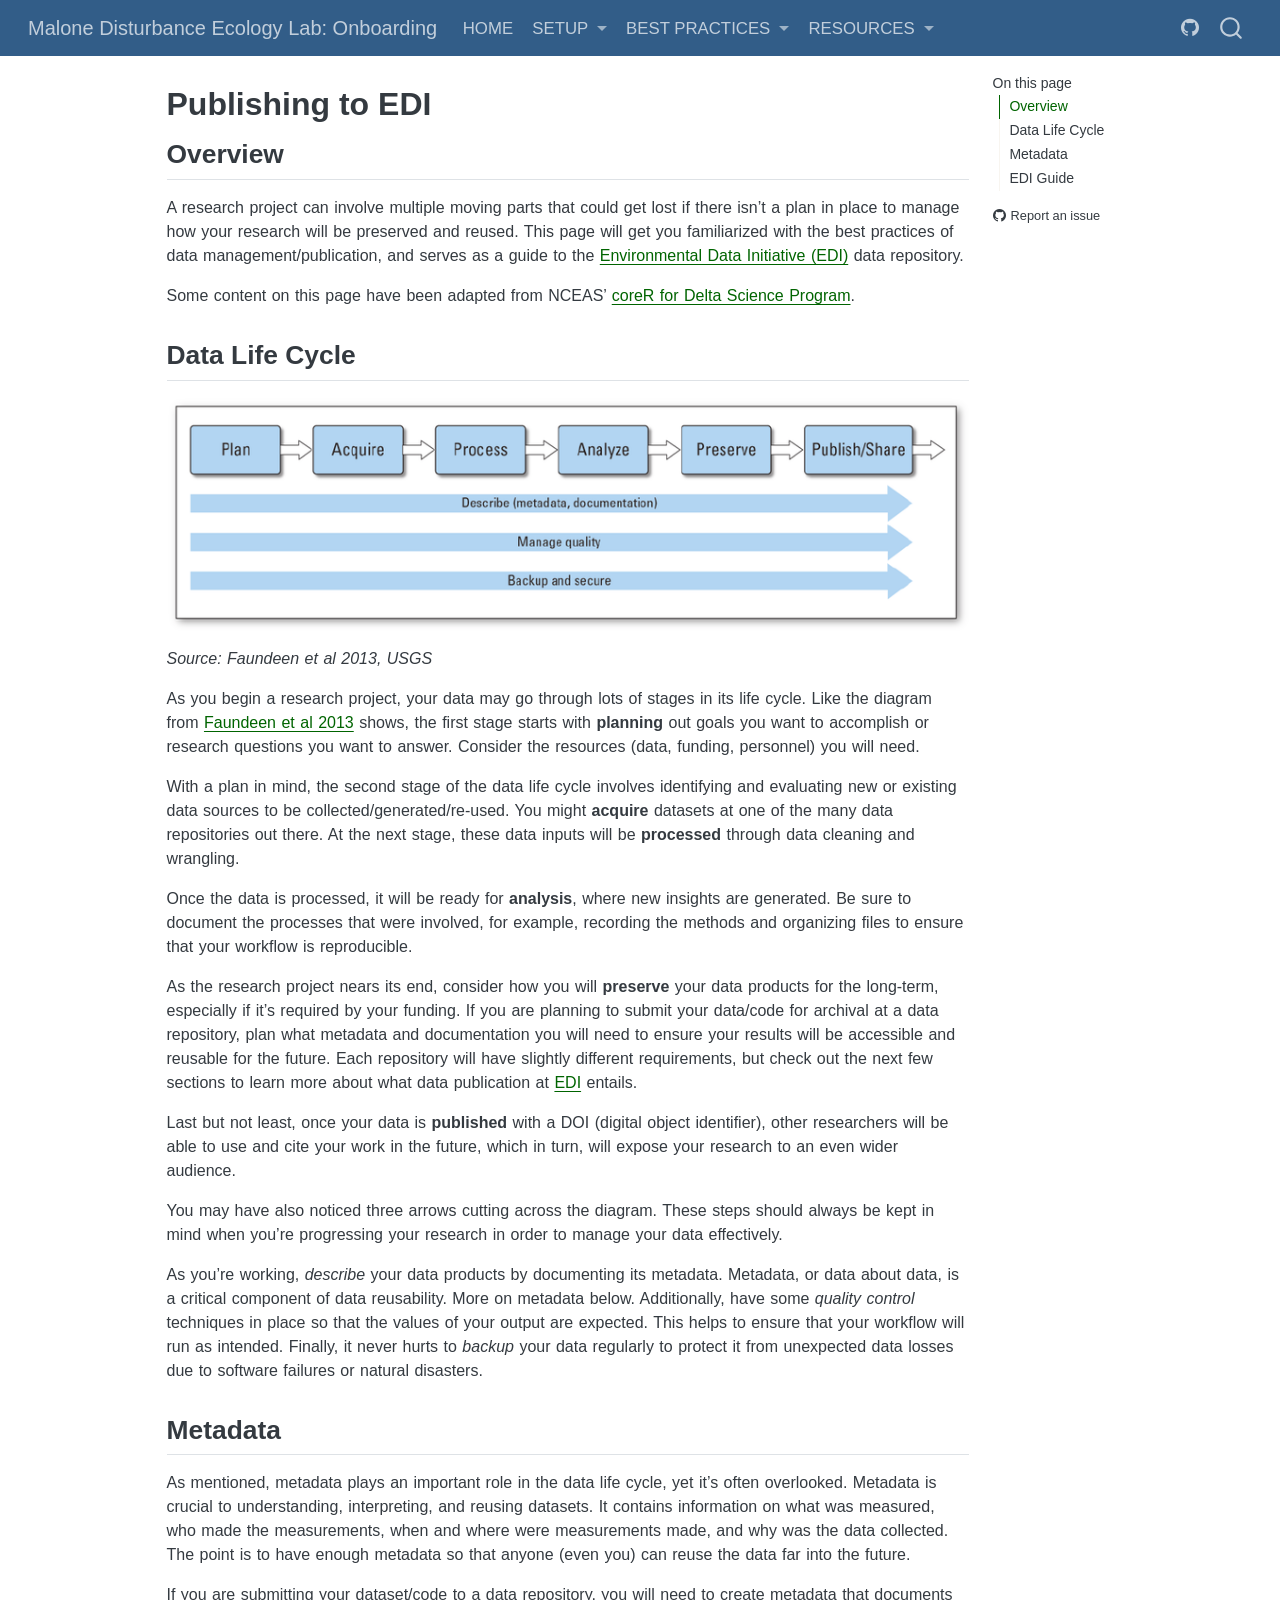
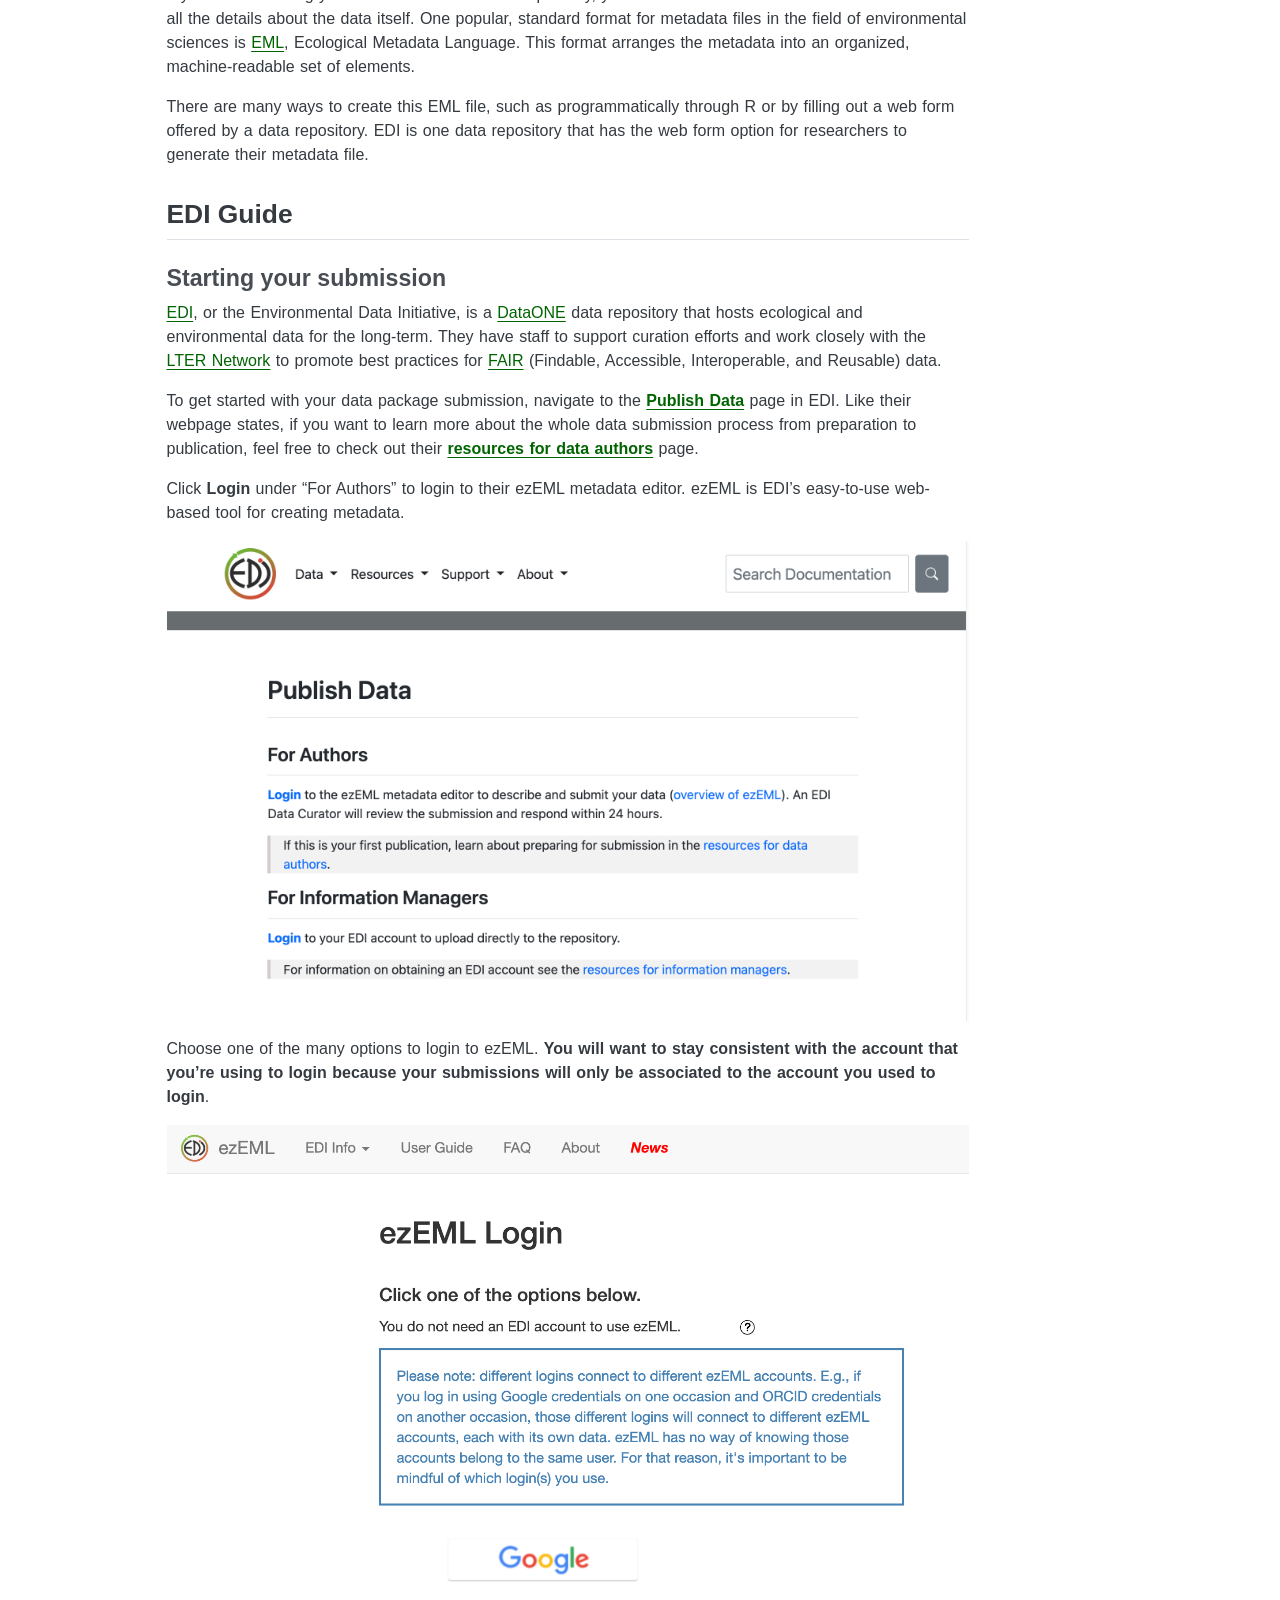
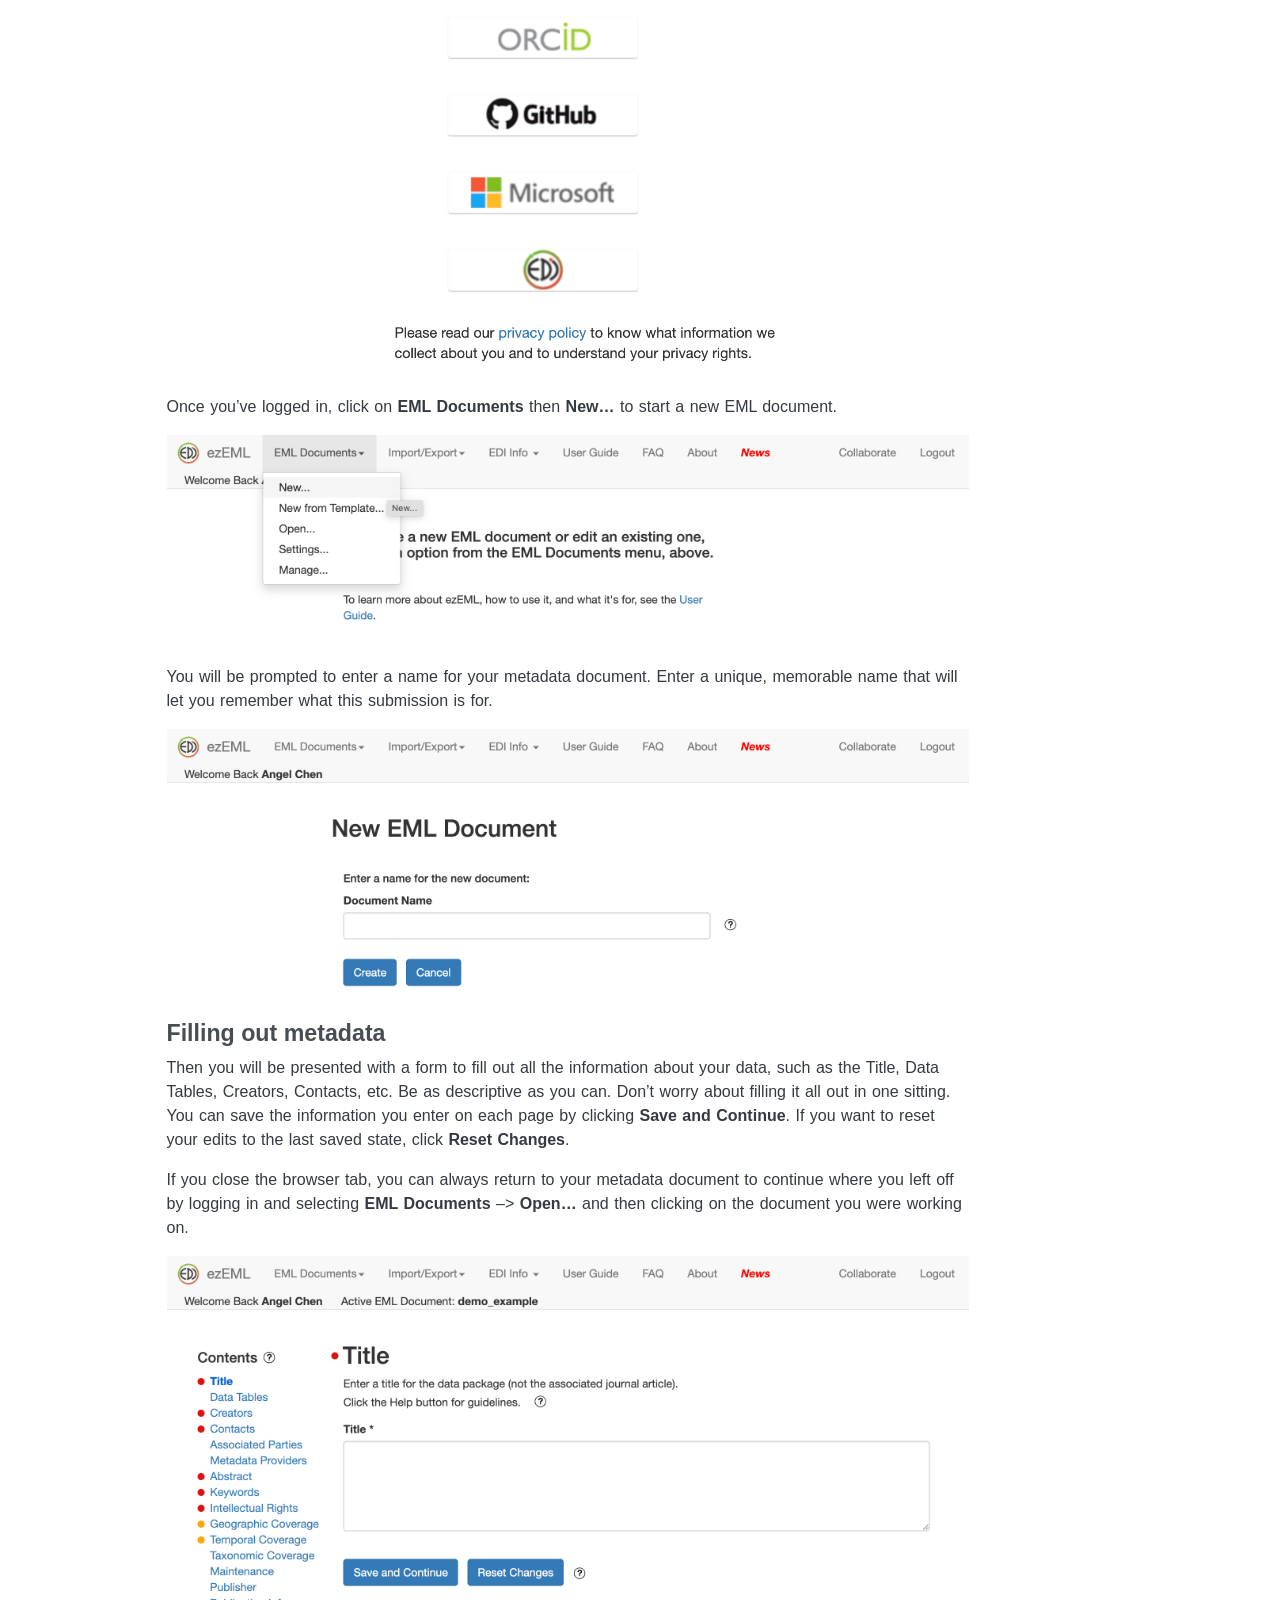
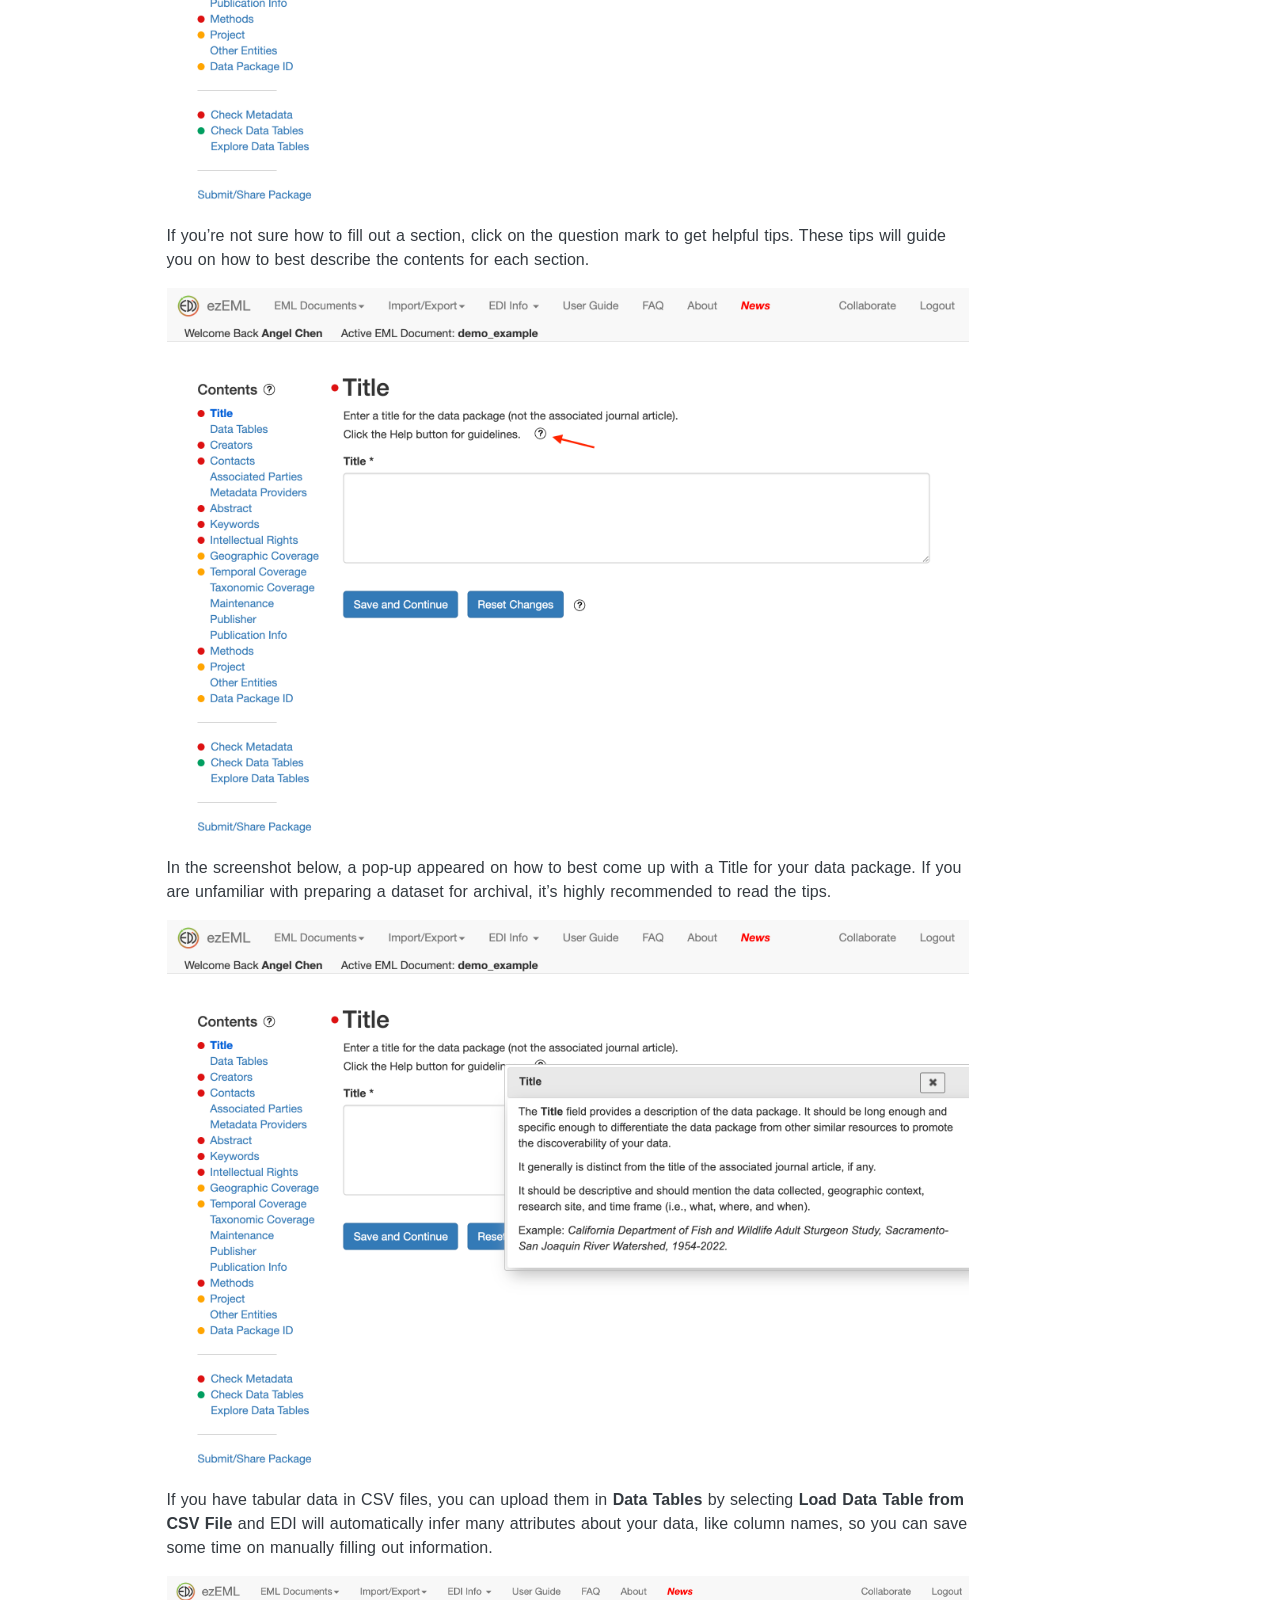
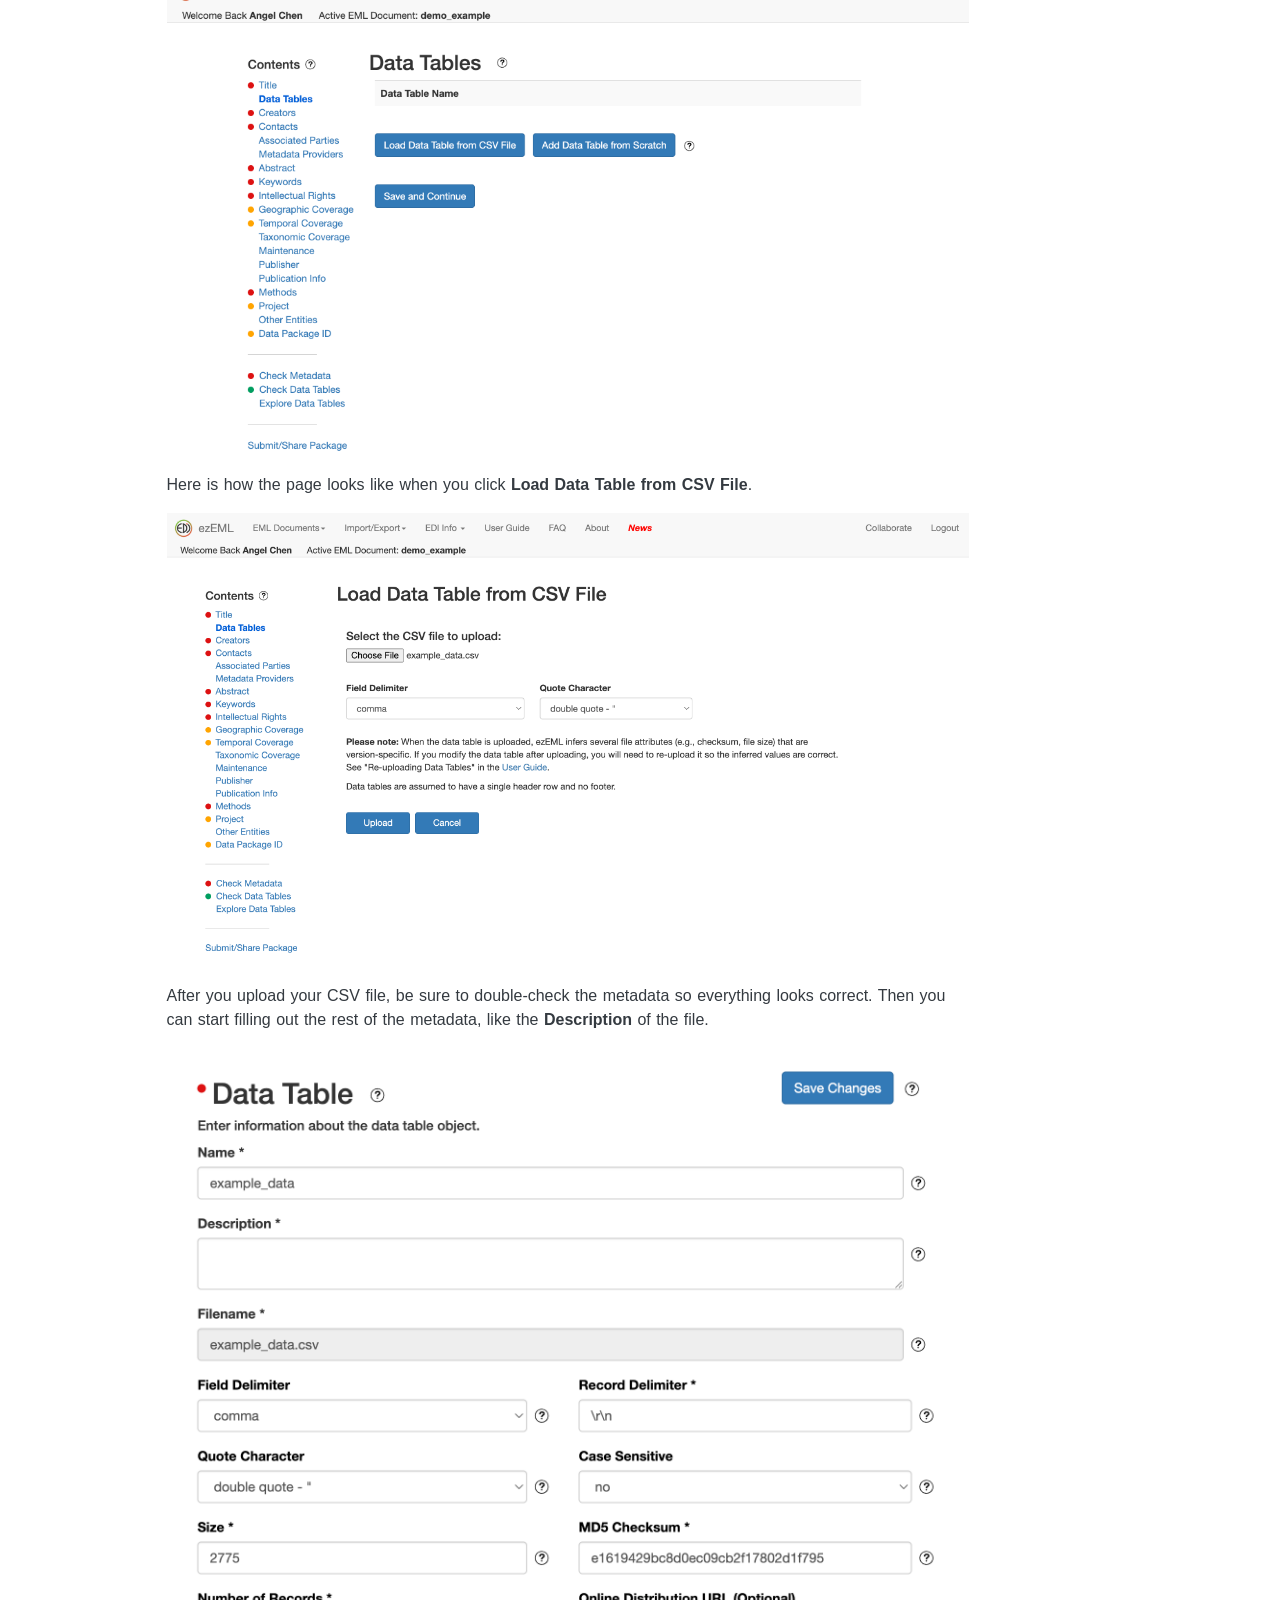
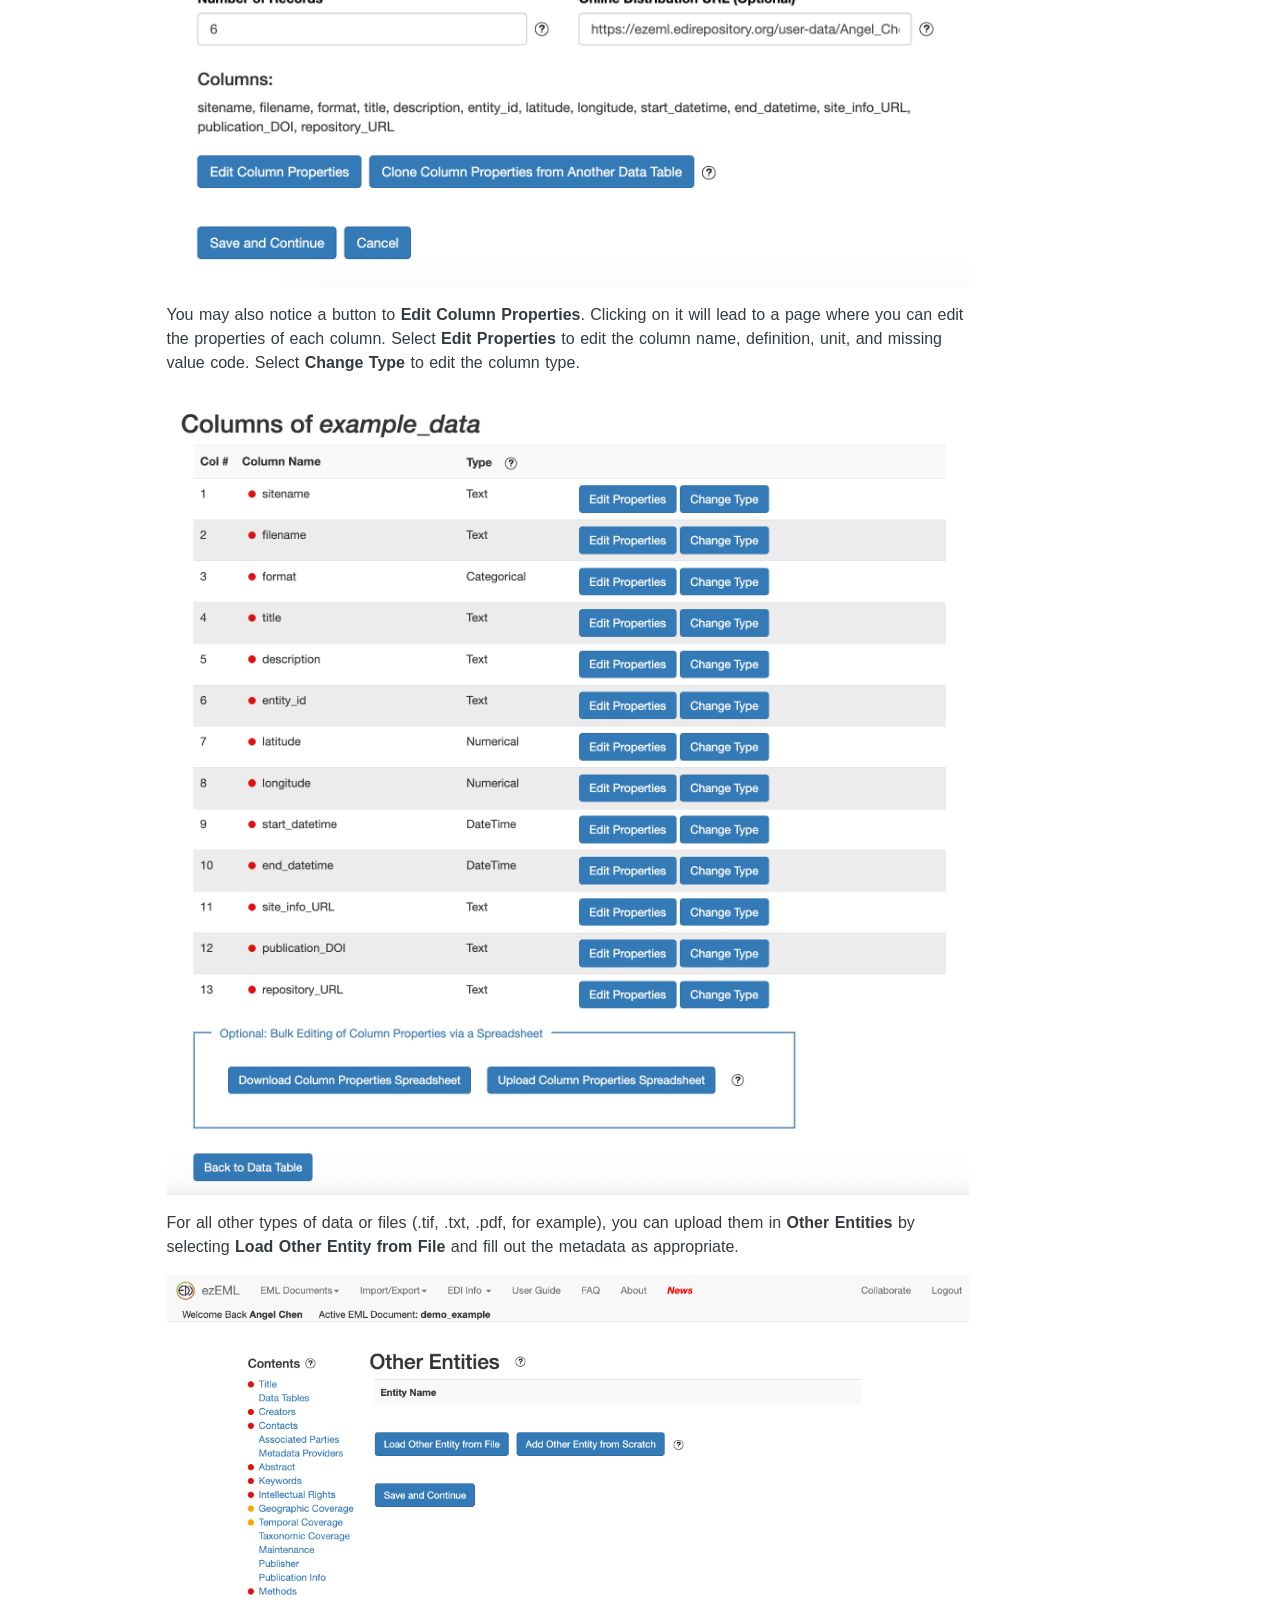
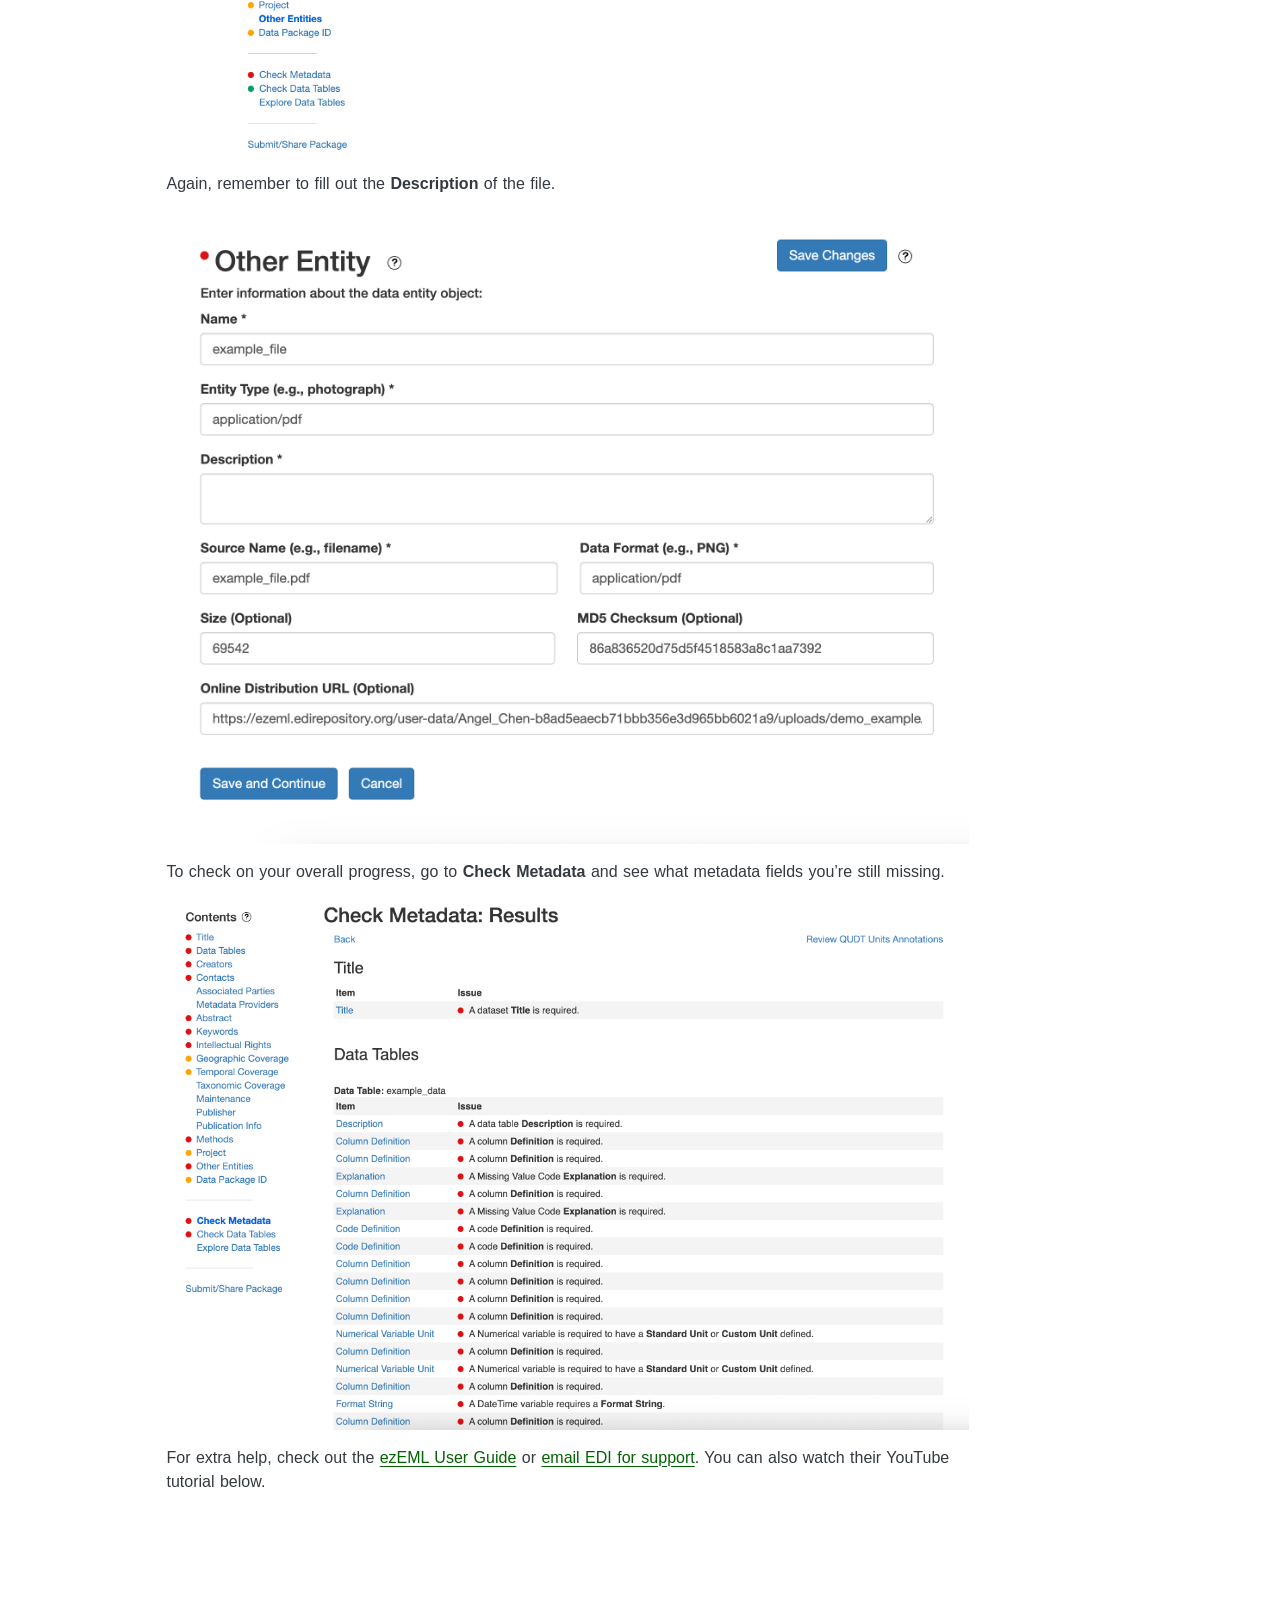
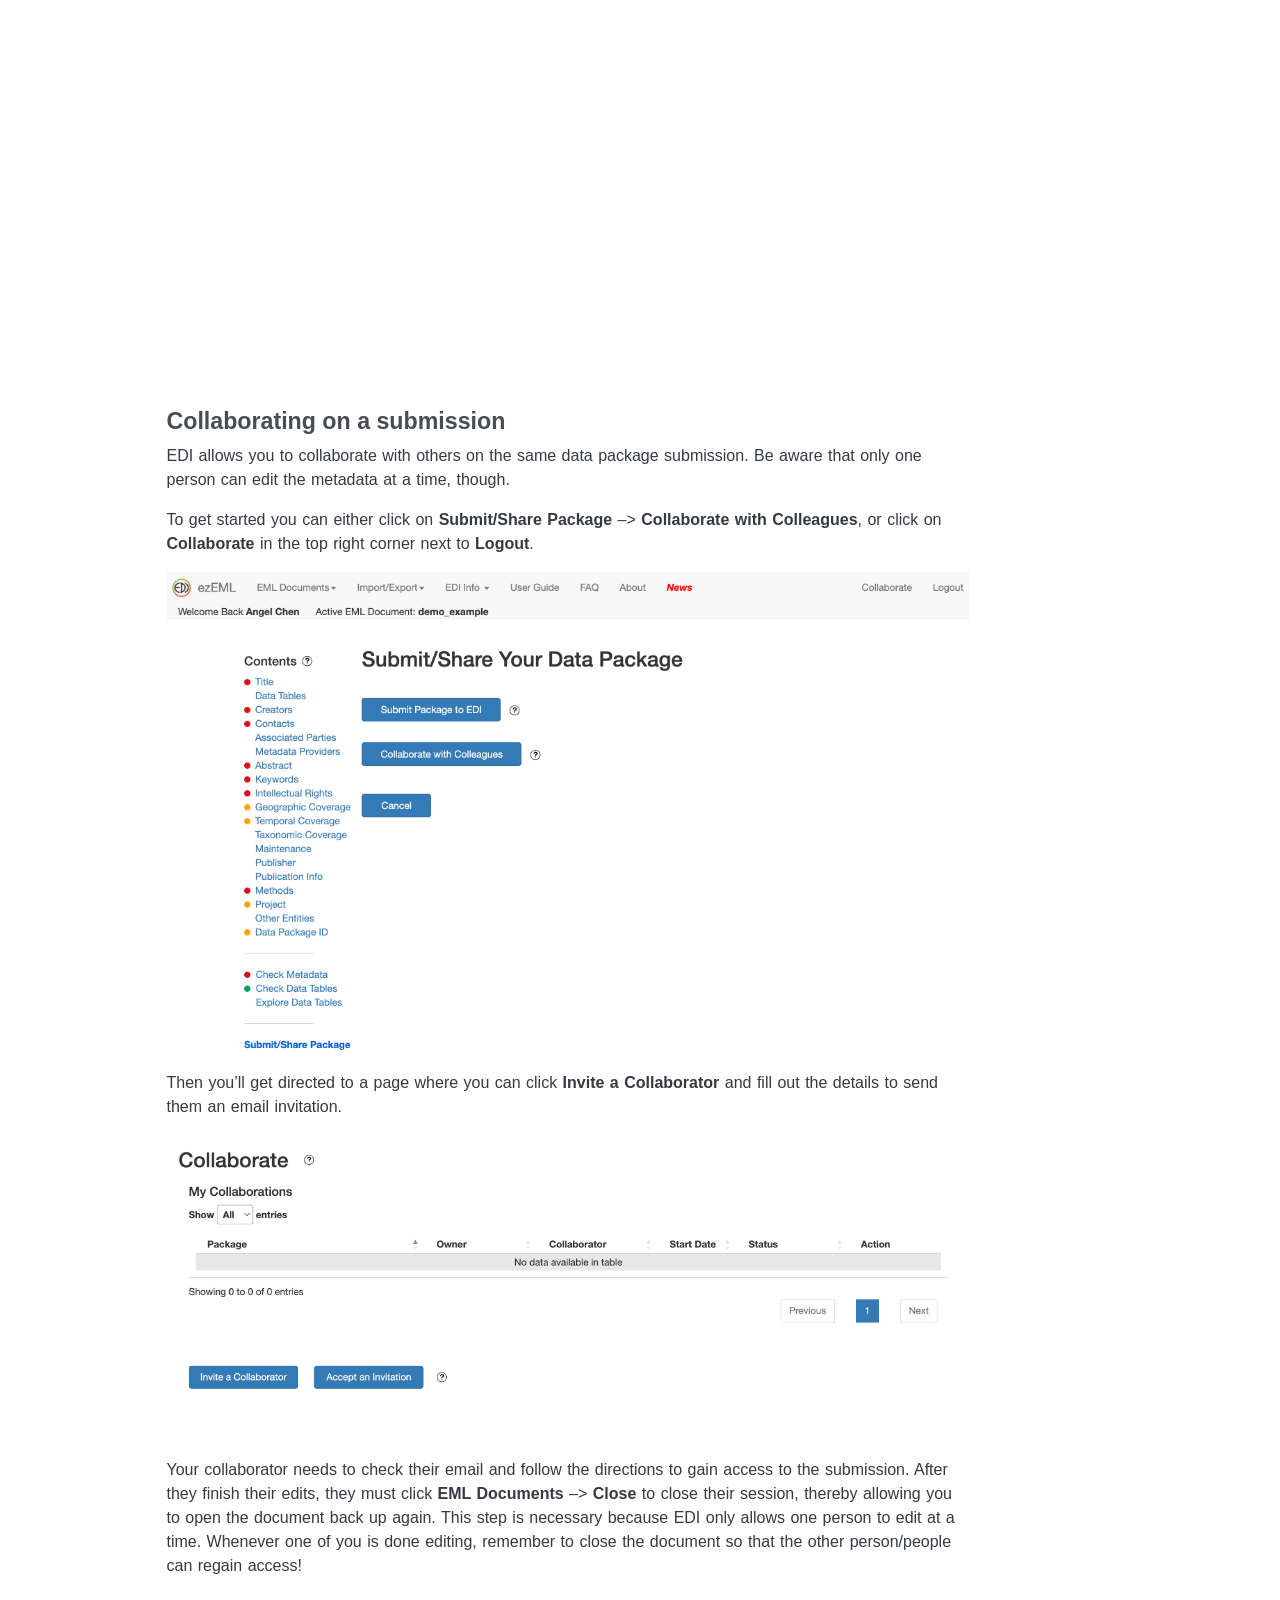
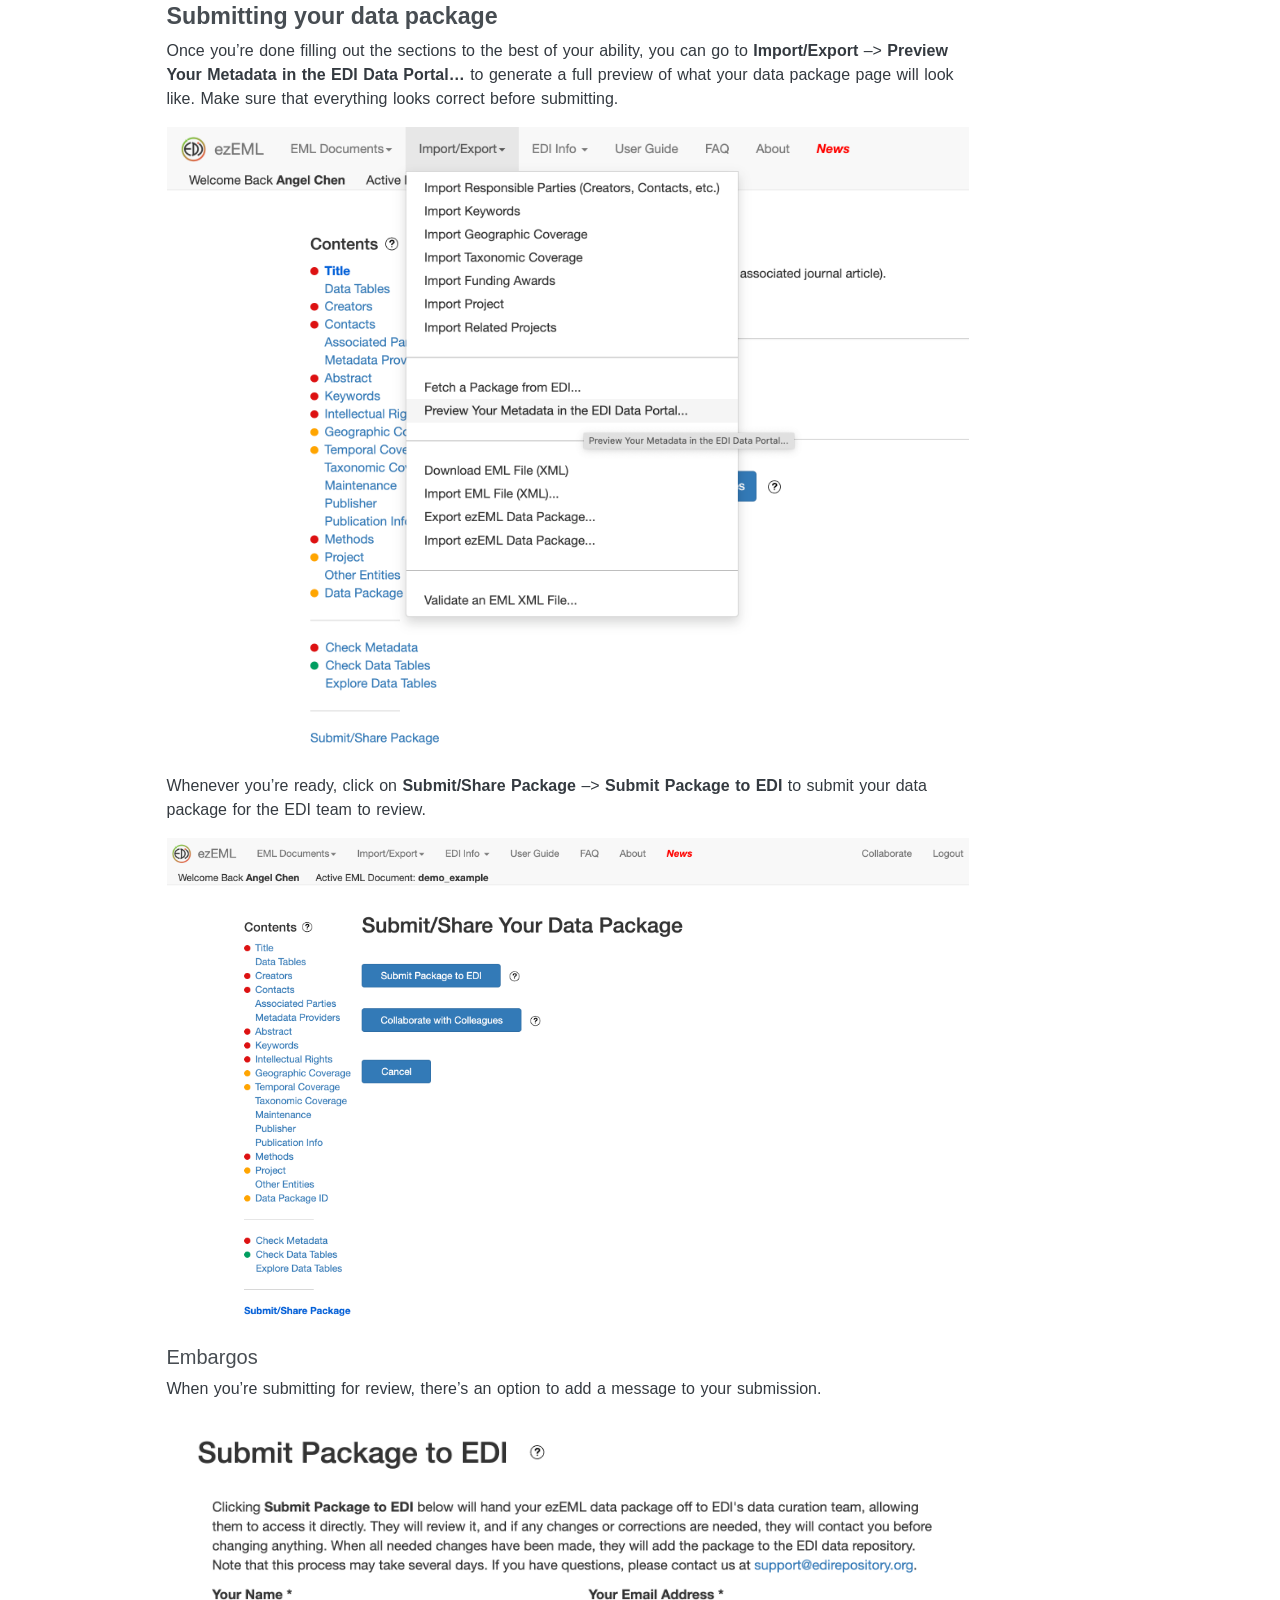
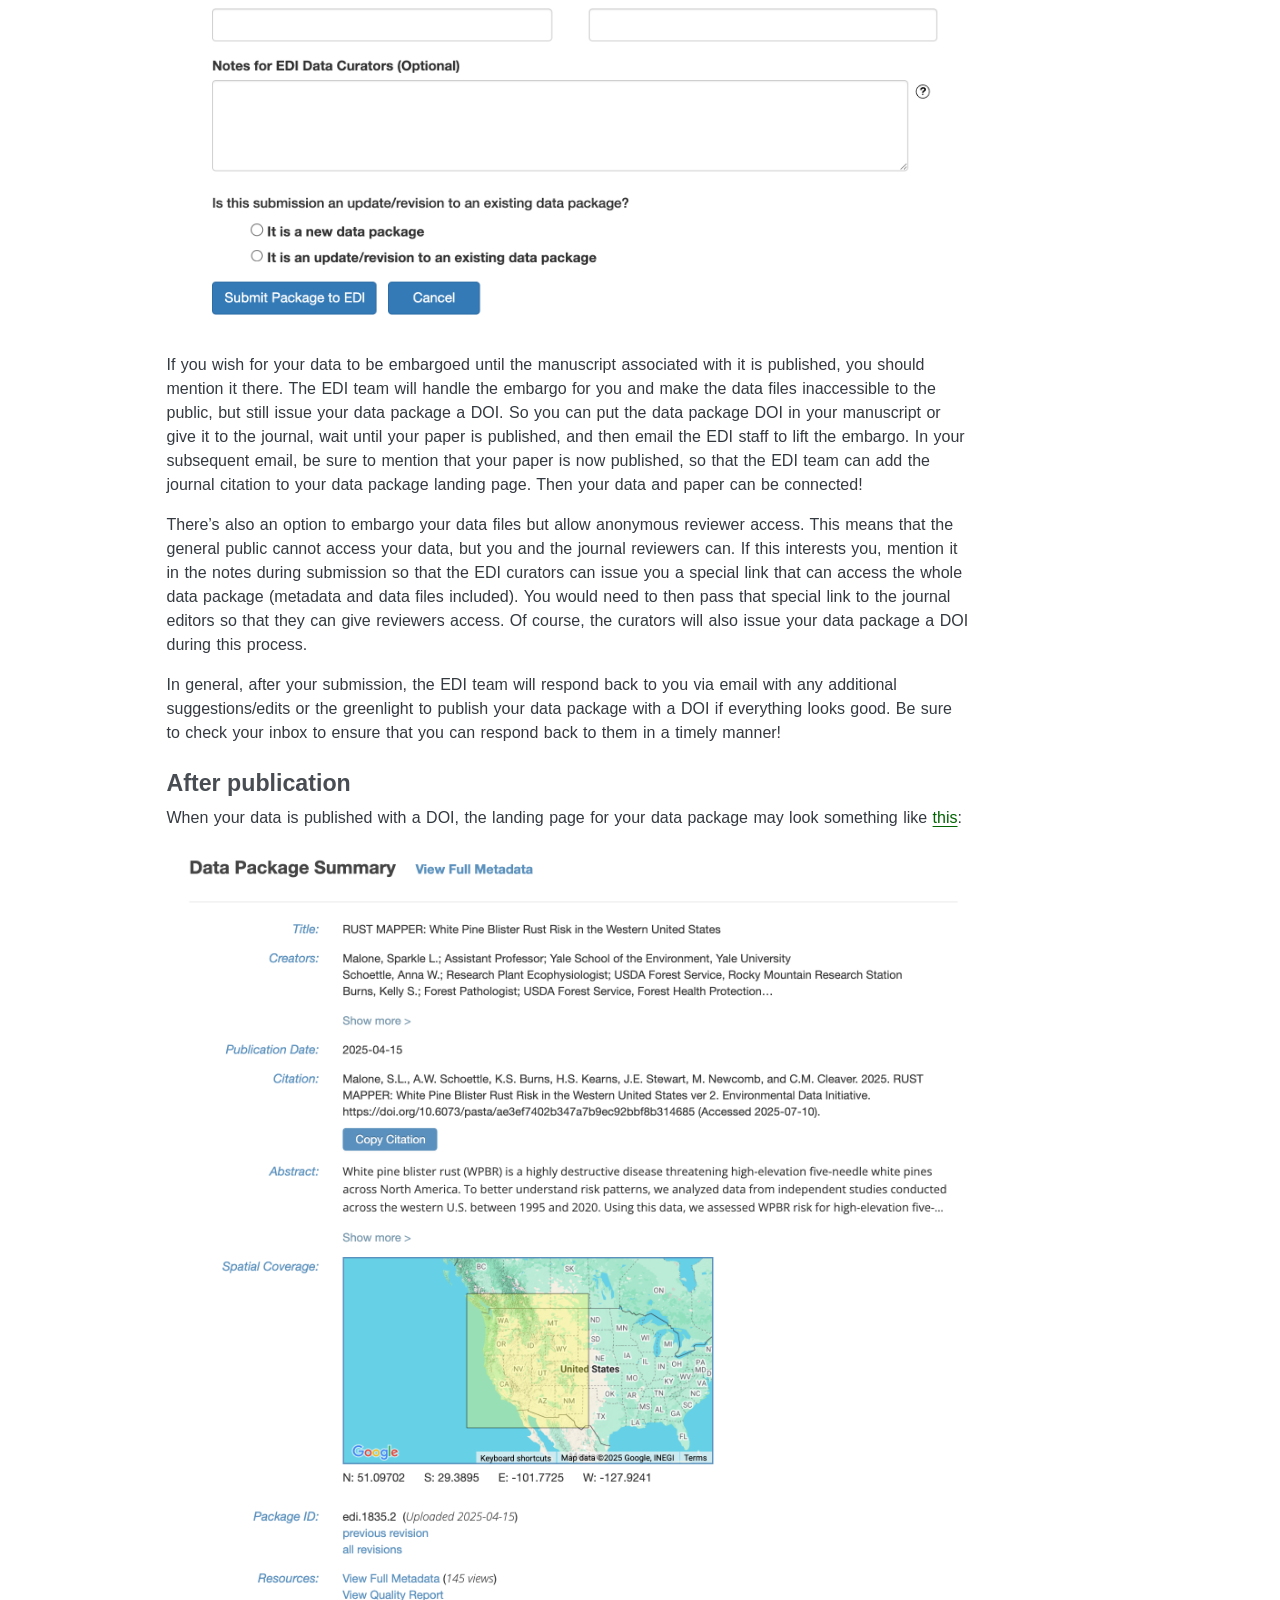
==== EDI.html @ a2c1e3cd "Built site for gh-pages" ====
<!DOCTYPE html>
<html xmlns="http://www.w3.org/1999/xhtml" lang="en" xml:lang="en"><head>

<meta charset="utf-8">
<meta name="generator" content="quarto-1.10.18">

<meta name="viewport" content="width=device-width, initial-scale=1.0, user-scalable=yes">


<title>Publishing to EDI – Malone Disturbance Ecology Lab: Onboarding</title>
<style>
/* Default styles provided by pandoc.
** See https://pandoc.org/MANUAL.html#variables-for-html for config info.
*/
span.smallcaps{font-variant: small-caps;}
div.columns{display: flex; gap: 1.5em;}
div.column{flex: auto;}
@media screen {
div.columns{gap: min(4vw, 1.5em);}
div.column{overflow-x: auto;}
}
div.hanging-indent{margin-left: 1.5em; text-indent: -1.5em;}
ul.task-list{list-style: none;}
ul.task-list li input[type="checkbox"] {
  width: 0.8em;
  margin: 0 0.8em 0.2em -1em; /* quarto-specific, see https://github.com/quarto-dev/quarto-cli/issues/4556 */ 
  vertical-align: middle;
}
</style>


<script src="site_libs/quarto-nav/quarto-nav.js"></script>
<script src="site_libs/quarto-nav/headroom.min.js"></script>
<script src="site_libs/clipboard/clipboard.min.js"></script>
<script src="site_libs/quarto-search/autocomplete.umd.js"></script>
<script src="site_libs/quarto-search/fuse.min.js"></script>
<script src="site_libs/quarto-search/quarto-search.js"></script>
<meta name="quarto:offset" content="./">
<script src="site_libs/quarto-html/quarto.js" type="module"></script>
<script src="site_libs/quarto-html/tabsets/tabsets.js" type="module"></script>
<script src="site_libs/quarto-html/popper.min.js"></script>
<script src="site_libs/quarto-html/tippy.umd.min.js"></script>
<script src="site_libs/quarto-html/anchor.min.js"></script>
<link href="site_libs/quarto-html/tippy.css" rel="stylesheet">
<link href="site_libs/quarto-html/quarto-syntax-highlighting-64a204ab8560d761af7679ceaba22944.css" rel="stylesheet" id="quarto-text-highlighting-styles">
<script src="site_libs/bootstrap/bootstrap.min.js"></script>
<link href="site_libs/bootstrap/bootstrap-icons.css" rel="stylesheet">
<link href="site_libs/bootstrap/bootstrap-4d5c410e8f71c2be79656ab45ad37552.min.css" rel="stylesheet" append-hash="true" id="quarto-bootstrap" data-mode="light">
<script src="site_libs/quarto-contrib/glightbox/glightbox.min.js"></script>
<link href="site_libs/quarto-contrib/glightbox/glightbox.min.css" rel="stylesheet">
<link href="site_libs/quarto-contrib/glightbox/lightbox.css" rel="stylesheet">
<script id="quarto-search-options" type="application/json">{
  "location": "navbar",
  "copy-button": false,
  "collapse-after": 3,
  "panel-placement": "end",
  "type": "overlay",
  "limit": 50,
  "keyboard-shortcut": [
    "f",
    "/",
    "s"
  ],
  "show-item-context": false,
  "language": {
    "search-no-results-text": "No results",
    "search-matching-documents-text": "matching documents",
    "search-copy-link-title": "Copy link to search",
    "search-hide-matches-text": "Hide additional matches",
    "search-more-match-text": "more match in this document",
    "search-more-matches-text": "more matches in this document",
    "search-clear-button-title": "Clear",
    "search-text-placeholder": "",
    "search-detached-cancel-button-title": "Cancel",
    "search-submit-button-title": "Submit",
    "search-label": "Search"
  }
}</script>


</head>

<body class="nav-fixed quarto-light">

<div id="quarto-search-results"></div>
  <header id="quarto-header" class="headroom fixed-top">
    <nav class="navbar navbar-expand-lg " data-bs-theme="dark">
      <div class="navbar-container container-fluid">
      <div class="navbar-brand-container mx-auto">
    <a class="navbar-brand" href="./index.html">
    <span class="navbar-title">Malone Disturbance Ecology Lab: Onboarding</span>
    </a>
  </div>
            <div id="quarto-search" class="" title="Search"></div>
          <button class="navbar-toggler" type="button" data-bs-toggle="collapse" data-bs-target="#navbarCollapse" aria-controls="navbarCollapse" role="menu" aria-expanded="false" aria-label="Toggle navigation" onclick="if (window.quartoToggleHeadroom) { window.quartoToggleHeadroom(); }">
  <span class="navbar-toggler-icon"></span>
</button>
          <div class="collapse navbar-collapse" id="navbarCollapse">
            <ul class="navbar-nav navbar-nav-scroll me-auto">
  <li class="nav-item">
    <a class="nav-link" href="./index.html"> 
<span class="menu-text">Home</span></a>
  </li>  
  <li class="nav-item dropdown ">
    <a class="nav-link dropdown-toggle" href="#" id="nav-menu-setup" role="link" data-bs-toggle="dropdown" aria-expanded="false">
 <span class="menu-text">Setup</span>
    </a>
    <ul class="dropdown-menu" aria-labelledby="nav-menu-setup">    
        <li>
    <a class="dropdown-item" href="./installation.html">
 <span class="dropdown-text">Installation</span></a>
  </li>  
        <li>
    <a class="dropdown-item" href="./workflow.html">
 <span class="dropdown-text">Git Workflow</span></a>
  </li>  
        <li>
    <a class="dropdown-item" href="./server.html">
 <span class="dropdown-text">MaloneLab Server</span></a>
  </li>  
    </ul>
  </li>
  <li class="nav-item dropdown ">
    <a class="nav-link dropdown-toggle" href="#" id="nav-menu-best-practices" role="link" data-bs-toggle="dropdown" aria-expanded="false">
 <span class="menu-text">Best Practices</span>
    </a>
    <ul class="dropdown-menu" aria-labelledby="nav-menu-best-practices">    
        <li>
    <a class="dropdown-item" href="./where_to_put_data.html">
 <span class="dropdown-text">Where to Put Data</span></a>
  </li>  
        <li>
    <a class="dropdown-item" href="./file_paths.html">
 <span class="dropdown-text">File Paths</span></a>
  </li>  
        <li>
    <a class="dropdown-item" href="./readme.html">
 <span class="dropdown-text">README Help</span></a>
  </li>  
        <li>
    <a class="dropdown-item" href="./other_tips.html">
 <span class="dropdown-text">Other Tips</span></a>
  </li>  
    </ul>
  </li>
  <li class="nav-item dropdown ">
    <a class="nav-link dropdown-toggle" href="#" id="nav-menu-resources" role="link" data-bs-toggle="dropdown" aria-expanded="false">
 <span class="menu-text">Resources</span>
    </a>
    <ul class="dropdown-menu" aria-labelledby="nav-menu-resources">    
        <li>
    <a class="dropdown-item" href="./masterlist.html">
 <span class="dropdown-text">Masterlist</span></a>
  </li>  
        <li>
    <a class="dropdown-item" href="./EDI.html">
 <span class="dropdown-text">Publishing to EDI</span></a>
  </li>  
        <li>
    <a class="dropdown-item" href="./fluxnet_policies.html">
 <span class="dropdown-text">FLUXNET Policies</span></a>
  </li>  
    </ul>
  </li>
</ul>
            <ul class="navbar-nav navbar-nav-scroll ms-auto">
  <li class="nav-item compact">
    <a class="nav-link" href="https://github.com/Malone-Disturbance-Ecology-Lab/Onboarding"> <i class="bi bi-github" role="img">
</i> 
<span class="menu-text"></span></a>
  </li>  
</ul>
          </div> <!-- /navcollapse -->
            <div class="quarto-navbar-tools">
</div>
      </div> <!-- /container-fluid -->
    </nav>
</header>
<!-- content -->
<div id="quarto-content" class="quarto-container page-columns page-rows-contents page-layout-article page-navbar">
<!-- sidebar -->
<!-- margin-sidebar -->
    <div id="quarto-margin-sidebar" class="sidebar margin-sidebar">
        <nav id="TOC" role="doc-toc" class="toc-active">
    <h2 id="toc-title">On this page</h2>
   
  <ul>
  <li><a href="#overview" id="toc-overview" class="nav-link active" data-scroll-target="#overview">Overview</a></li>
  <li><a href="#data-life-cycle" id="toc-data-life-cycle" class="nav-link" data-scroll-target="#data-life-cycle">Data Life Cycle</a></li>
  <li><a href="#metadata" id="toc-metadata" class="nav-link" data-scroll-target="#metadata">Metadata</a></li>
  <li><a href="#edi-guide" id="toc-edi-guide" class="nav-link" data-scroll-target="#edi-guide">EDI Guide</a>
  <ul class="collapse">
  <li><a href="#starting-your-submission" id="toc-starting-your-submission" class="nav-link" data-scroll-target="#starting-your-submission">Starting your submission</a></li>
  <li><a href="#filling-out-metadata" id="toc-filling-out-metadata" class="nav-link" data-scroll-target="#filling-out-metadata">Filling out metadata</a></li>
  <li><a href="#collaborating-on-a-submission" id="toc-collaborating-on-a-submission" class="nav-link" data-scroll-target="#collaborating-on-a-submission">Collaborating on a submission</a></li>
  <li><a href="#submitting-your-data-package" id="toc-submitting-your-data-package" class="nav-link" data-scroll-target="#submitting-your-data-package">Submitting your data package</a></li>
  <li><a href="#after-publication" id="toc-after-publication" class="nav-link" data-scroll-target="#after-publication">After publication</a></li>
  </ul></li>
  </ul>
<div class="toc-actions"><ul><li><a href="https://github.com/Malone-Disturbance-Ecology-Lab/Onboarding/issues/new" class="toc-action"><i class="bi bi-github"></i>Report an issue</a></li></ul></div></nav>
    </div>
<!-- main -->
<main class="content" id="quarto-document-content">

<header id="title-block-header" class="quarto-title-block default">
<div class="quarto-title">
<h1 class="title">Publishing to EDI</h1>
</div>



<div class="quarto-title-meta">

    
  
    
  </div>
  


</header>


<section id="overview" class="level2">
<h2 class="anchored" data-anchor-id="overview">Overview</h2>
<p>A research project can involve multiple moving parts that could get lost if there isn’t a plan in place to manage how your research will be preserved and reused. This page will get you familiarized with the best practices of data management/publication, and serves as a guide to the <a href="https://edirepository.org/">Environmental Data Initiative (EDI)</a> data repository.</p>
<p>Some content on this page have been adapted from NCEAS’ <a href="https://learning.nceas.ucsb.edu/2024-06-delta/">coreR for Delta Science Program</a>.</p>
</section>
<section id="data-life-cycle" class="level2">
<h2 class="anchored" data-anchor-id="data-life-cycle">Data Life Cycle</h2>
<p><a href="images/Data-Lifecycle.png" class="lightbox" data-gallery="quarto-lightbox-gallery-1"><img src="images/Data-Lifecycle.png" class="img-fluid" style="width:100.0%"></a></p>
<p><left><em>Source: Faundeen et al 2013, USGS</em></left></p>
<p>As you begin a research project, your data may go through lots of stages in its life cycle. Like the diagram from <a href="https://pubs.usgs.gov/of/2013/1265/pdf/of2013-1265.pdf">Faundeen et al 2013</a> shows, the first stage starts with <strong>planning</strong> out goals you want to accomplish or research questions you want to answer. Consider the resources (data, funding, personnel) you will need.</p>
<p>With a plan in mind, the second stage of the data life cycle involves identifying and evaluating new or existing data sources to be collected/generated/re-used. You might <strong>acquire</strong> datasets at one of the many data repositories out there. At the next stage, these data inputs will be <strong>processed</strong> through data cleaning and wrangling.</p>
<p>Once the data is processed, it will be ready for <strong>analysis</strong>, where new insights are generated. Be sure to document the processes that were involved, for example, recording the methods and organizing files to ensure that your workflow is reproducible.</p>
<p>As the research project nears its end, consider how you will <strong>preserve</strong> your data products for the long-term, especially if it’s required by your funding. If you are planning to submit your data/code for archival at a data repository, plan what metadata and documentation you will need to ensure your results will be accessible and reusable for the future. Each repository will have slightly different requirements, but check out the next few sections to learn more about what data publication at <a href="https://edirepository.org/">EDI</a> entails.</p>
<p>Last but not least, once your data is <strong>published</strong> with a DOI (digital object identifier), other researchers will be able to use and cite your work in the future, which in turn, will expose your research to an even wider audience.</p>
<p>You may have also noticed three arrows cutting across the diagram. These steps should always be kept in mind when you’re progressing your research in order to manage your data effectively.</p>
<p>As you’re working, <em>describe</em> your data products by documenting its metadata. Metadata, or data about data, is a critical component of data reusability. More on metadata below. Additionally, have some <em>quality control</em> techniques in place so that the values of your output are expected. This helps to ensure that your workflow will run as intended. Finally, it never hurts to <em>backup</em> your data regularly to protect it from unexpected data losses due to software failures or natural disasters.</p>
</section>
<section id="metadata" class="level2">
<h2 class="anchored" data-anchor-id="metadata">Metadata</h2>
<p>As mentioned, metadata plays an important role in the data life cycle, yet it’s often overlooked. Metadata is crucial to understanding, interpreting, and reusing datasets. It contains information on what was measured, who made the measurements, when and where were measurements made, and why was the data collected. The point is to have enough metadata so that anyone (even you) can reuse the data far into the future.</p>
<p>If you are submitting your dataset/code to a data repository, you will need to create metadata that documents all the details about the data itself. One popular, standard format for metadata files in the field of environmental sciences is <a href="https://eml.ecoinformatics.org/">EML</a>, Ecological Metadata Language. This format arranges the metadata into an organized, machine-readable set of elements.</p>
<p>There are many ways to create this EML file, such as programmatically through R or by filling out a web form offered by a data repository. EDI is one data repository that has the web form option for researchers to generate their metadata file.</p>
</section>
<section id="edi-guide" class="level2">
<h2 class="anchored" data-anchor-id="edi-guide">EDI Guide</h2>
<section id="starting-your-submission" class="level3">
<h3 class="anchored" data-anchor-id="starting-your-submission">Starting your submission</h3>
<p><a href="https://edirepository.org/">EDI</a>, or the Environmental Data Initiative, is a <a href="https://www.dataone.org/">DataONE</a> data repository that hosts ecological and environmental data for the long-term. They have staff to support curation efforts and work closely with the <a href="https://lternet.edu/">LTER Network</a> to promote best practices for <a href="https://www.go-fair.org/fair-principles/">FAIR</a> (Findable, Accessible, Interoperable, and Reusable) data.</p>
<p>To get started with your data package submission, navigate to the <a href="https://edirepository.org/data/publish-data"><strong>Publish Data</strong></a> page in EDI. Like their webpage states, if you want to learn more about the whole data submission process from preparation to publication, feel free to check out their <a href="https://edirepository.org/resources/resources-for-data-authors"><strong>resources for data authors</strong></a> page.</p>
<p>Click <strong>Login</strong> under “For Authors” to login to their ezEML metadata editor. ezEML is EDI’s easy-to-use web-based tool for creating metadata.</p>
<p><a href="images/edi1.png" class="lightbox" data-gallery="quarto-lightbox-gallery-2"><img src="images/edi1.png" class="img-fluid" style="width:100.0%"></a></p>
<p>Choose one of the many options to login to ezEML. <strong>You will want to stay consistent with the account that you’re using to login because your submissions will only be associated to the account you used to login</strong>.</p>
<p><a href="images/edi2.png" class="lightbox" data-gallery="quarto-lightbox-gallery-3"><img src="images/edi2.png" class="img-fluid" style="width:100.0%"></a></p>
<p>Once you’ve logged in, click on <strong>EML Documents</strong> then <strong>New…</strong> to start a new EML document.</p>
<p><a href="images/edi3.png" class="lightbox" data-gallery="quarto-lightbox-gallery-4"><img src="images/edi3.png" class="img-fluid" style="width:100.0%"></a></p>
<p>You will be prompted to enter a name for your metadata document. Enter a unique, memorable name that will let you remember what this submission is for.</p>
<p><a href="images/edi4.png" class="lightbox" data-gallery="quarto-lightbox-gallery-5"><img src="images/edi4.png" class="img-fluid" style="width:100.0%"></a></p>
</section>
<section id="filling-out-metadata" class="level3">
<h3 class="anchored" data-anchor-id="filling-out-metadata">Filling out metadata</h3>
<p>Then you will be presented with a form to fill out all the information about your data, such as the Title, Data Tables, Creators, Contacts, etc. Be as descriptive as you can. Don’t worry about filling it all out in one sitting. You can save the information you enter on each page by clicking <strong>Save and Continue</strong>. If you want to reset your edits to the last saved state, click <strong>Reset Changes</strong>.</p>
<p>If you close the browser tab, you can always return to your metadata document to continue where you left off by logging in and selecting <strong>EML Documents</strong> –&gt; <strong>Open…</strong> and then clicking on the document you were working on.</p>
<p><a href="images/edi5.png" class="lightbox" data-gallery="quarto-lightbox-gallery-6"><img src="images/edi5.png" class="img-fluid" style="width:100.0%"></a></p>
<p>If you’re not sure how to fill out a section, click on the question mark to get helpful tips. These tips will guide you on how to best describe the contents for each section.</p>
<p><a href="images/edi6.png" class="lightbox" data-gallery="quarto-lightbox-gallery-7"><img src="images/edi6.png" class="img-fluid" style="width:100.0%"></a></p>
<p>In the screenshot below, a pop-up appeared on how to best come up with a Title for your data package. If you are unfamiliar with preparing a dataset for archival, it’s highly recommended to read the tips.</p>
<p><a href="images/edi7.png" class="lightbox" data-gallery="quarto-lightbox-gallery-8"><img src="images/edi7.png" class="img-fluid" style="width:100.0%"></a></p>
<p>If you have tabular data in CSV files, you can upload them in <strong>Data Tables</strong> by selecting <strong>Load Data Table from CSV File</strong> and EDI will automatically infer many attributes about your data, like column names, so you can save some time on manually filling out information.</p>
<p><a href="images/edi8a.png" class="lightbox" data-gallery="quarto-lightbox-gallery-9"><img src="images/edi8a.png" class="img-fluid" style="width:100.0%"></a></p>
<p>Here is how the page looks like when you click <strong>Load Data Table from CSV File</strong>.</p>
<p><a href="images/edi8b.png" class="lightbox" data-gallery="quarto-lightbox-gallery-10"><img src="images/edi8b.png" class="img-fluid" style="width:100.0%"></a></p>
<p>After you upload your CSV file, be sure to double-check the metadata so everything looks correct. Then you can start filling out the rest of the metadata, like the <strong>Description</strong> of the file.</p>
<p><a href="images/edi8c.png" class="lightbox" data-gallery="quarto-lightbox-gallery-11"><img src="images/edi8c.png" class="img-fluid" style="width:100.0%"></a></p>
<p>You may also notice a button to <strong>Edit Column Properties</strong>. Clicking on it will lead to a page where you can edit the properties of each column. Select <strong>Edit Properties</strong> to edit the column name, definition, unit, and missing value code. Select <strong>Change Type</strong> to edit the column type.</p>
<p><a href="images/edi8d.png" class="lightbox" data-gallery="quarto-lightbox-gallery-12"><img src="images/edi8d.png" class="img-fluid" style="width:100.0%"></a></p>
<p>For all other types of data or files (.tif, .txt, .pdf, for example), you can upload them in <strong>Other Entities</strong> by selecting <strong>Load Other Entity from File</strong> and fill out the metadata as appropriate.</p>
<p><a href="images/edi9a_1.png" class="lightbox" data-gallery="quarto-lightbox-gallery-13"><img src="images/edi9a_1.png" class="img-fluid" style="width:100.0%"></a></p>
<p>Again, remember to fill out the <strong>Description</strong> of the file.</p>
<p><a href="images/edi9a_2.png" class="lightbox" data-gallery="quarto-lightbox-gallery-14"><img src="images/edi9a_2.png" class="img-fluid" style="width:100.0%"></a></p>
<p>To check on your overall progress, go to <strong>Check Metadata</strong> and see what metadata fields you’re still missing.</p>
<p><a href="images/edi9a_3.png" class="lightbox" data-gallery="quarto-lightbox-gallery-15"><img src="images/edi9a_3.png" class="img-fluid" style="width:100.0%"></a></p>
<p>For extra help, check out the <a href="https://ezeml.edirepository.org/eml/user_guide">ezEML User Guide</a> or <a href="https://edirepository.org/support/contact-us">email EDI for support</a>. You can also watch their YouTube tutorial below.</p>
<iframe width="800" height="450" src="https://www.youtube.com/embed/T2lhEBWzIPQ?si=ljlsFHtQvZ7bqAIb" title="YouTube video player" frameborder="0" allow="accelerometer; autoplay; clipboard-write; encrypted-media; gyroscope; picture-in-picture; web-share" referrerpolicy="strict-origin-when-cross-origin" allowfullscreen="">
</iframe>
</section>
<section id="collaborating-on-a-submission" class="level3">
<h3 class="anchored" data-anchor-id="collaborating-on-a-submission">Collaborating on a submission</h3>
<p>EDI allows you to collaborate with others on the same data package submission. Be aware that only one person can edit the metadata at a time, though.</p>
<p>To get started you can either click on <strong>Submit/Share Package</strong> –&gt; <strong>Collaborate with Colleagues</strong>, or click on <strong>Collaborate</strong> in the top right corner next to <strong>Logout</strong>.</p>
<p><a href="images/edi9b.png" class="lightbox" data-gallery="quarto-lightbox-gallery-16"><img src="images/edi9b.png" class="img-fluid" style="width:100.0%"></a></p>
<p>Then you’ll get directed to a page where you can click <strong>Invite a Collaborator</strong> and fill out the details to send them an email invitation.</p>
<p><a href="images/edi9c.png" class="lightbox" data-gallery="quarto-lightbox-gallery-17"><img src="images/edi9c.png" class="img-fluid" style="width:100.0%"></a></p>
<p>Your collaborator needs to check their email and follow the directions to gain access to the submission. After they finish their edits, they must click <strong>EML Documents</strong> –&gt; <strong>Close</strong> to close their session, thereby allowing you to open the document back up again. This step is necessary because EDI only allows one person to edit at a time. Whenever one of you is done editing, remember to close the document so that the other person/people can regain access!</p>
</section>
<section id="submitting-your-data-package" class="level3">
<h3 class="anchored" data-anchor-id="submitting-your-data-package">Submitting your data package</h3>
<p>Once you’re done filling out the sections to the best of your ability, you can go to <strong>Import/Export</strong> –&gt; <strong>Preview Your Metadata in the EDI Data Portal…</strong> to generate a full preview of what your data package page will look like. Make sure that everything looks correct before submitting.</p>
<p><a href="images/edi10a.png" class="lightbox" data-gallery="quarto-lightbox-gallery-18"><img src="images/edi10a.png" class="img-fluid" style="width:100.0%"></a></p>
<p>Whenever you’re ready, click on <strong>Submit/Share Package</strong> –&gt; <strong>Submit Package to EDI</strong> to submit your data package for the EDI team to review.</p>
<p><a href="images/edi10b.png" class="lightbox" data-gallery="quarto-lightbox-gallery-19"><img src="images/edi10b.png" class="img-fluid" style="width:100.0%"></a></p>
<section id="embargos" class="level4">
<h4 class="anchored" data-anchor-id="embargos">Embargos</h4>
<p>When you’re submitting for review, there’s an option to add a message to your submission.</p>
<p><a href="images/edi10c.png" class="lightbox" data-gallery="quarto-lightbox-gallery-20"><img src="images/edi10c.png" class="img-fluid" style="width:100.0%"></a></p>
<p>If you wish for your data to be embargoed until the manuscript associated with it is published, you should mention it there. The EDI team will handle the embargo for you and make the data files inaccessible to the public, but still issue your data package a DOI. So you can put the data package DOI in your manuscript or give it to the journal, wait until your paper is published, and then email the EDI staff to lift the embargo. In your subsequent email, be sure to mention that your paper is now published, so that the EDI team can add the journal citation to your data package landing page. Then your data and paper can be connected!</p>
<p>There’s also an option to embargo your data files but allow anonymous reviewer access. This means that the general public cannot access your data, but you and the journal reviewers can. If this interests you, mention it in the notes during submission so that the EDI curators can issue you a special link that can access the whole data package (metadata and data files included). You would need to then pass that special link to the journal editors so that they can give reviewers access. Of course, the curators will also issue your data package a DOI during this process.</p>
<p>In general, after your submission, the EDI team will respond back to you via email with any additional suggestions/edits or the greenlight to publish your data package with a DOI if everything looks good. Be sure to check your inbox to ensure that you can respond back to them in a timely manner!</p>
</section>
</section>
<section id="after-publication" class="level3">
<h3 class="anchored" data-anchor-id="after-publication">After publication</h3>
<p>When your data is published with a DOI, the landing page for your data package may look something like <a href="https://doi.org/10.6073/pasta/ae3ef7402b347a7b9ec92bbf8b314685">this</a>:</p>
<p><a href="images/edi11.png" class="lightbox" data-gallery="quarto-lightbox-gallery-21"><img src="images/edi11.png" class="img-fluid" style="width:100.0%"></a></p>
<p>The full metadata will be available under <strong>View Full Metadata</strong>. With this, your data will be available for reuse!</p>


</section>
</section>

</main> <!-- /main -->
<script id="quarto-html-after-body" type="application/javascript">
  window.document.addEventListener("DOMContentLoaded", function (event) {
    const icon = "";
    const anchorJS = new window.AnchorJS();
    anchorJS.options = {
      placement: 'right',
      icon: icon
    };
    anchorJS.add('.anchored');
    const isCodeAnnotation = (el) => {
      for (const clz of el.classList) {
        if (clz.startsWith('code-annotation-')) {                     
          return true;
        }
      }
      return false;
    }
    const onCopySuccess = function(e) {
      // button target
      const button = e.trigger;
      // don't keep focus
      button.blur();
      // flash "checked"
      button.classList.add('code-copy-button-checked');
      var currentTitle = button.getAttribute("title");
      button.setAttribute("title", "Copied!");
      let tooltip;
      if (window.bootstrap) {
        button.setAttribute("data-bs-toggle", "tooltip");
        button.setAttribute("data-bs-placement", "left");
        button.setAttribute("data-bs-title", "Copied!");
        tooltip = new bootstrap.Tooltip(button, 
          { trigger: "manual", 
            customClass: "code-copy-button-tooltip",
            offset: [0, -8]});
        tooltip.show();    
      }
      setTimeout(function() {
        if (tooltip) {
          tooltip.hide();
          button.removeAttribute("data-bs-title");
          button.removeAttribute("data-bs-toggle");
          button.removeAttribute("data-bs-placement");
        }
        button.setAttribute("title", currentTitle);
        button.classList.remove('code-copy-button-checked');
      }, 1000);
      // clear code selection
      e.clearSelection();
    }
    const getTextToCopy = function(trigger) {
      const outerScaffold = trigger.parentElement.cloneNode(true);
      const codeEl = outerScaffold.querySelector('code');
      for (const childEl of codeEl.children) {
        if (isCodeAnnotation(childEl)) {
          childEl.remove();
        }
      }
      return codeEl.innerText;
    }
    const clipboard = new window.ClipboardJS('.code-copy-button:not([data-in-quarto-modal])', {
      text: getTextToCopy
    });
    clipboard.on('success', onCopySuccess);
    if (window.document.getElementById('quarto-embedded-source-code-modal')) {
      const clipboardModal = new window.ClipboardJS('.code-copy-button[data-in-quarto-modal]', {
        text: getTextToCopy,
        container: window.document.getElementById('quarto-embedded-source-code-modal')
      });
      clipboardModal.on('success', onCopySuccess);
    }
      var localhostRegex = new RegExp(/^(?:http|https):\/\/localhost\:?[0-9]*\//);
      var mailtoRegex = new RegExp(/^mailto:/);
        var filterRegex = new RegExp("https:\/\/Malone-Disturbance-Ecology-Lab\.github\.io\/Onboarding\/");
      var isInternal = (href) => {
          return filterRegex.test(href) || localhostRegex.test(href) || mailtoRegex.test(href);
      }
      // Inspect non-navigation links and adorn them if external
     var links = window.document.querySelectorAll('a[href]:not(.nav-link):not(.navbar-brand):not(.toc-action):not(.sidebar-link):not(.sidebar-item-toggle):not(.pagination-link):not(.no-external):not([aria-hidden]):not(.dropdown-item):not(.quarto-navigation-tool):not(.about-link)');
      for (var i=0; i<links.length; i++) {
        const link = links[i];
        if (!isInternal(link.href)) {
          // undo the damage that might have been done by quarto-nav.js in the case of
          // links that we want to consider external
          if (link.dataset.originalHref !== undefined) {
            link.href = link.dataset.originalHref;
          }
            // target, if specified
            link.setAttribute("target", "_blank");
            if (link.getAttribute("rel") === null) {
              link.setAttribute("rel", "noopener");
            }
        }
      }
    function tippyHover(el, contentFn, onTriggerFn, onUntriggerFn) {
      const config = {
        allowHTML: true,
        maxWidth: 500,
        delay: 100,
        arrow: false,
        appendTo: function(el) {
            return el.parentElement;
        },
        interactive: true,
        interactiveBorder: 10,
        theme: 'quarto',
        placement: 'bottom-start',
      };
      if (contentFn) {
        config.content = contentFn;
      }
      if (onTriggerFn) {
        config.onTrigger = onTriggerFn;
      }
      if (onUntriggerFn) {
        config.onUntrigger = onUntriggerFn;
      }
      window.tippy(el, config); 
    }
    const noterefs = window.document.querySelectorAll('a[role="doc-noteref"]');
    for (var i=0; i<noterefs.length; i++) {
      const ref = noterefs[i];
      tippyHover(ref, function() {
        // use id or data attribute instead here
        let href = ref.getAttribute('data-footnote-href') || ref.getAttribute('href');
        try { href = new URL(href).hash; } catch {}
        const id = href.replace(/^#\/?/, "");
        const note = window.document.getElementById(id);
        if (note) {
          return note.innerHTML;
        } else {
          return "";
        }
      });
    }
    const xrefs = window.document.querySelectorAll('a.quarto-xref');
    const processXRef = (id, note) => {
      // Strip column container classes
      const stripColumnClz = (el) => {
        el.classList.remove("page-full", "page-columns");
        if (el.children) {
          for (const child of el.children) {
            stripColumnClz(child);
          }
        }
      }
      stripColumnClz(note)
      if (id === null || id.startsWith('sec-')) {
        // Special case sections, only their first couple elements
        const container = document.createElement("div");
        if (note.children && note.children.length > 2) {
          container.appendChild(note.children[0].cloneNode(true));
          for (let i = 1; i < note.children.length; i++) {
            const child = note.children[i];
            if (child.tagName === "P" && child.innerText === "") {
              continue;
            } else {
              container.appendChild(child.cloneNode(true));
              break;
            }
          }
          if (window.Quarto?.typesetMath) {
            window.Quarto.typesetMath(container);
          }
          return container.innerHTML
        } else {
          if (window.Quarto?.typesetMath) {
            window.Quarto.typesetMath(note);
          }
          return note.innerHTML;
        }
      } else {
        // Remove any anchor links if they are present
        const anchorLink = note.querySelector('a.anchorjs-link');
        if (anchorLink) {
          anchorLink.remove();
        }
        if (window.Quarto?.typesetMath) {
          window.Quarto.typesetMath(note);
        }
        if (note.classList.contains("callout")) {
          return note.outerHTML;
        } else {
          return note.innerHTML;
        }
      }
    }
    for (var i=0; i<xrefs.length; i++) {
      const xref = xrefs[i];
      tippyHover(xref, undefined, function(instance) {
        instance.disable();
        let url = xref.getAttribute('href');
        let hash = undefined; 
        if (url.startsWith('#')) {
          hash = url;
        } else {
          try { hash = new URL(url).hash; } catch {}
        }
        if (hash) {
          const id = hash.replace(/^#\/?/, "");
          const note = window.document.getElementById(id);
          if (note !== null) {
            try {
              const html = processXRef(id, note.cloneNode(true));
              instance.setContent(html);
            } finally {
              instance.enable();
              instance.show();
            }
          } else {
            // See if we can fetch this
            fetch(url.split('#')[0])
            .then(res => res.text())
            .then(html => {
              const parser = new DOMParser();
              const htmlDoc = parser.parseFromString(html, "text/html");
              const note = htmlDoc.getElementById(id);
              if (note !== null) {
                const html = processXRef(id, note);
                instance.setContent(html);
              } 
            }).finally(() => {
              instance.enable();
              instance.show();
            });
          }
        } else {
          // See if we can fetch a full url (with no hash to target)
          // This is a special case and we should probably do some content thinning / targeting
          fetch(url)
          .then(res => res.text())
          .then(html => {
            const parser = new DOMParser();
            const htmlDoc = parser.parseFromString(html, "text/html");
            const note = htmlDoc.querySelector('main.content');
            if (note !== null) {
              // This should only happen for chapter cross references
              // (since there is no id in the URL)
              // remove the first header
              if (note.children.length > 0 && note.children[0].tagName === "HEADER") {
                note.children[0].remove();
              }
              const html = processXRef(null, note);
              instance.setContent(html);
            } 
          }).finally(() => {
            instance.enable();
            instance.show();
          });
        }
      }, function(instance) {
      });
    }
        let selectedAnnoteEl;
        const selectorForAnnotation = ( cell, annotation) => {
          let cellAttr = 'data-code-cell="' + cell + '"';
          let lineAttr = 'data-code-annotation="' +  annotation + '"';
          const selector = 'span[' + cellAttr + '][' + lineAttr + ']';
          return selector;
        }
        const selectCodeLines = (annoteEl) => {
          const doc = window.document;
          const targetCell = annoteEl.getAttribute("data-target-cell");
          const targetAnnotation = annoteEl.getAttribute("data-target-annotation");
          const annoteSpan = window.document.querySelector(selectorForAnnotation(targetCell, targetAnnotation));
          const lines = annoteSpan.getAttribute("data-code-lines").split(",");
          const lineIds = lines.map((line) => {
            return targetCell + "-" + line;
          })
          let top = null;
          let height = null;
          let parent = null;
          if (lineIds.length > 0) {
              //compute the position of the single el (top and bottom and make a div)
              const el = window.document.getElementById(lineIds[0]);
              top = el.offsetTop;
              height = el.offsetHeight;
              parent = el.parentElement.parentElement;
            if (lineIds.length > 1) {
              const lastEl = window.document.getElementById(lineIds[lineIds.length - 1]);
              const bottom = lastEl.offsetTop + lastEl.offsetHeight;
              height = bottom - top;
            }
            if (top !== null && height !== null && parent !== null) {
              // cook up a div (if necessary) and position it 
              let div = window.document.getElementById("code-annotation-line-highlight");
              if (div === null) {
                div = window.document.createElement("div");
                div.setAttribute("id", "code-annotation-line-highlight");
                div.style.position = 'absolute';
                parent.appendChild(div);
              }
              div.style.top = top - 2 + "px";
              div.style.height = height + 4 + "px";
              div.style.left = 0;
              let gutterDiv = window.document.getElementById("code-annotation-line-highlight-gutter");
              if (gutterDiv === null) {
                gutterDiv = window.document.createElement("div");
                gutterDiv.setAttribute("id", "code-annotation-line-highlight-gutter");
                gutterDiv.style.position = 'absolute';
                const codeCell = window.document.getElementById(targetCell);
                const gutter = codeCell.querySelector('.code-annotation-gutter');
                gutter.appendChild(gutterDiv);
              }
              gutterDiv.style.top = top - 2 + "px";
              gutterDiv.style.height = height + 4 + "px";
            }
            selectedAnnoteEl = annoteEl;
          }
        };
        const unselectCodeLines = () => {
          const elementsIds = ["code-annotation-line-highlight", "code-annotation-line-highlight-gutter"];
          elementsIds.forEach((elId) => {
            const div = window.document.getElementById(elId);
            if (div) {
              div.remove();
            }
          });
          selectedAnnoteEl = undefined;
        };
          // Handle positioning of the toggle
      window.addEventListener(
        "resize",
        throttle(() => {
          elRect = undefined;
          if (selectedAnnoteEl) {
            selectCodeLines(selectedAnnoteEl);
          }
        }, 10)
      );
      function throttle(fn, ms) {
      let throttle = false;
      let timer;
        return (...args) => {
          if(!throttle) { // first call gets through
              fn.apply(this, args);
              throttle = true;
          } else { // all the others get throttled
              if(timer) clearTimeout(timer); // cancel #2
              timer = setTimeout(() => {
                fn.apply(this, args);
                timer = throttle = false;
              }, ms);
          }
        };
      }
        // Attach click handler to the DT
        const annoteDls = window.document.querySelectorAll('dt[data-target-cell]');
        for (const annoteDlNode of annoteDls) {
          annoteDlNode.addEventListener('click', (event) => {
            const clickedEl = event.target;
            if (clickedEl !== selectedAnnoteEl) {
              unselectCodeLines();
              const activeEl = window.document.querySelector('dt[data-target-cell].code-annotation-active');
              if (activeEl) {
                activeEl.classList.remove('code-annotation-active');
              }
              selectCodeLines(clickedEl);
              clickedEl.classList.add('code-annotation-active');
            } else {
              // Unselect the line
              unselectCodeLines();
              clickedEl.classList.remove('code-annotation-active');
            }
          });
        }
    const findCites = (el) => {
      const parentEl = el.parentElement;
      if (parentEl) {
        const cites = parentEl.dataset.cites;
        if (cites) {
          return {
            el,
            cites: cites.split(' ')
          };
        } else {
          return findCites(el.parentElement)
        }
      } else {
        return undefined;
      }
    };
    var bibliorefs = window.document.querySelectorAll('a[role="doc-biblioref"]');
    for (var i=0; i<bibliorefs.length; i++) {
      const ref = bibliorefs[i];
      const citeInfo = findCites(ref);
      if (citeInfo) {
        tippyHover(citeInfo.el, function() {
          var popup = window.document.createElement('div');
          citeInfo.cites.forEach(function(cite) {
            var citeDiv = window.document.createElement('div');
            citeDiv.classList.add('hanging-indent');
            citeDiv.classList.add('csl-entry');
            var biblioDiv = window.document.getElementById('ref-' + cite);
            if (biblioDiv) {
              citeDiv.innerHTML = biblioDiv.innerHTML;
            }
            popup.appendChild(citeDiv);
          });
          return popup.innerHTML;
        });
      }
    }
  });
  </script>
</div> <!-- /content -->
<footer class="footer">
  <div class="nav-footer">
    <div class="nav-footer-left">
      &nbsp;
    </div>   
    <div class="nav-footer-center">
<p>Copyright © 2026, Sparkle Malone</p>
<div class="toc-actions d-sm-block d-md-none"><ul><li><a href="https://github.com/Malone-Disturbance-Ecology-Lab/Onboarding/issues/new" class="toc-action"><i class="bi bi-github"></i>Report an issue</a></li></ul></div></div>
    <div class="nav-footer-right">
      &nbsp;
    </div>
  </div>
</footer>
<script>var lightboxQuarto = GLightbox({"closeEffect":"zoom","descPosition":"bottom","loop":false,"openEffect":"zoom","selector":".lightbox"});
(function() {
  let previousOnload = window.onload;
  window.onload = () => {
    if (previousOnload) {
      previousOnload();
    }
    lightboxQuarto.on('slide_before_load', (data) => {
      const { slideIndex, slideNode, slideConfig, player, trigger } = data;
      const href = trigger.getAttribute('href');
      if (href !== null) {
        const imgEl = window.document.querySelector(`a[href="${href}"] img`);
        if (imgEl !== null) {
          const srcAttr = imgEl.getAttribute("src");
          if (srcAttr && srcAttr.startsWith("data:")) {
            slideConfig.href = srcAttr;
          }
        }
      } 
    });
  
    lightboxQuarto.on('slide_after_load', (data) => {
      const { slideIndex, slideNode, slideConfig, player, trigger } = data;
      if (window.Quarto?.typesetMath) {
        window.Quarto.typesetMath(slideNode);
      }
    });
  
  };
  
})();
          </script>




</body></html>
---- site_libs/quarto-html/tippy.css ----
.tippy-box[data-animation=fade][data-state=hidden]{opacity:0}[data-tippy-root]{max-width:calc(100vw - 10px)}.tippy-box{position:relative;background-color:#333;color:#fff;border-radius:4px;font-size:14px;line-height:1.4;white-space:normal;outline:0;transition-property:transform,visibility,opacity}.tippy-box[data-placement^=top]>.tippy-arrow{bottom:0}.tippy-box[data-placement^=top]>.tippy-arrow:before{bottom:-7px;left:0;border-width:8px 8px 0;border-top-color:initial;transform-origin:center top}.tippy-box[data-placement^=bottom]>.tippy-arrow{top:0}.tippy-box[data-placement^=bottom]>.tippy-arrow:before{top:-7px;left:0;border-width:0 8px 8px;border-bottom-color:initial;transform-origin:center bottom}.tippy-box[data-placement^=left]>.tippy-arrow{right:0}.tippy-box[data-placement^=left]>.tippy-arrow:before{border-width:8px 0 8px 8px;border-left-color:initial;right:-7px;transform-origin:center left}.tippy-box[data-placement^=right]>.tippy-arrow{left:0}.tippy-box[data-placement^=right]>.tippy-arrow:before{left:-7px;border-width:8px 8px 8px 0;border-right-color:initial;transform-origin:center right}.tippy-box[data-inertia][data-state=visible]{transition-timing-function:cubic-bezier(.54,1.5,.38,1.11)}.tippy-arrow{width:16px;height:16px;color:#333}.tippy-arrow:before{content:"";position:absolute;border-color:transparent;border-style:solid}.tippy-content{position:relative;padding:5px 9px;z-index:1}
---- site_libs/quarto-html/quarto-syntax-highlighting-64a204ab8560d761af7679ceaba22944.css ----
/* quarto syntax highlight colors */
:root {
  --quarto-hl-ot-color: #003B4F;
  --quarto-hl-at-color: #657422;
  --quarto-hl-ss-color: #20794D;
  --quarto-hl-an-color: #5E5E5E;
  --quarto-hl-fu-color: #4758AB;
  --quarto-hl-st-color: #20794D;
  --quarto-hl-cf-color: #003B4F;
  --quarto-hl-op-color: #5E5E5E;
  --quarto-hl-er-color: #AD0000;
  --quarto-hl-bn-color: #AD0000;
  --quarto-hl-al-color: #AD0000;
  --quarto-hl-va-color: #111111;
  --quarto-hl-bu-color: inherit;
  --quarto-hl-ex-color: inherit;
  --quarto-hl-pp-color: #AD0000;
  --quarto-hl-in-color: #5E5E5E;
  --quarto-hl-vs-color: #20794D;
  --quarto-hl-wa-color: #5E5E5E;
  --quarto-hl-do-color: #5E5E5E;
  --quarto-hl-im-color: #00769E;
  --quarto-hl-ch-color: #20794D;
  --quarto-hl-dt-color: #AD0000;
  --quarto-hl-fl-color: #AD0000;
  --quarto-hl-co-color: #5E5E5E;
  --quarto-hl-cv-color: #5E5E5E;
  --quarto-hl-cn-color: #8f5902;
  --quarto-hl-sc-color: #5E5E5E;
  --quarto-hl-dv-color: #AD0000;
  --quarto-hl-kw-color: #003B4F;
}

/* other quarto variables */
:root {
  --quarto-font-monospace: SFMono-Regular, Menlo, Monaco, Consolas, "Liberation Mono", "Courier New", monospace;
}

/* syntax highlight based on Pandoc's rules */
pre > code.sourceCode > span {
  color: #003B4F;
}

code.sourceCode > span {
  color: #003B4F;
}

div.sourceCode,
div.sourceCode pre.sourceCode {
  color: #003B4F;
}

/* Normal */
code span {
  color: #003B4F;
}

/* Alert */
code span.al {
  color: #AD0000;
  font-style: inherit;
}

/* Annotation */
code span.an {
  color: #5E5E5E;
  font-style: inherit;
}

/* Attribute */
code span.at {
  color: #657422;
  font-style: inherit;
}

/* BaseN */
code span.bn {
  color: #AD0000;
  font-style: inherit;
}

/* BuiltIn */
code span.bu {
  font-style: inherit;
}

/* ControlFlow */
code span.cf {
  color: #003B4F;
  font-weight: bold;
  font-style: inherit;
}

/* Char */
code span.ch {
  color: #20794D;
  font-style: inherit;
}

/* Constant */
code span.cn {
  color: #8f5902;
  font-style: inherit;
}

/* Comment */
code span.co {
  color: #5E5E5E;
  font-style: inherit;
}

/* CommentVar */
code span.cv {
  color: #5E5E5E;
  font-style: italic;
}

/* Documentation */
code span.do {
  color: #5E5E5E;
  font-style: italic;
}

/* DataType */
code span.dt {
  color: #AD0000;
  font-style: inherit;
}

/* DecVal */
code span.dv {
  color: #AD0000;
  font-style: inherit;
}

/* Error */
code span.er {
  color: #AD0000;
  font-style: inherit;
}

/* Extension */
code span.ex {
  font-style: inherit;
}

/* Float */
code span.fl {
  color: #AD0000;
  font-style: inherit;
}

/* Function */
code span.fu {
  color: #4758AB;
  font-style: inherit;
}

/* Import */
code span.im {
  color: #00769E;
  font-style: inherit;
}

/* Information */
code span.in {
  color: #5E5E5E;
  font-style: inherit;
}

/* Keyword */
code span.kw {
  color: #003B4F;
  font-weight: bold;
  font-style: inherit;
}

/* Operator */
code span.op {
  color: #5E5E5E;
  font-style: inherit;
}

/* Other */
code span.ot {
  color: #003B4F;
  font-style: inherit;
}

/* Preprocessor */
code span.pp {
  color: #AD0000;
  font-style: inherit;
}

/* SpecialChar */
code span.sc {
  color: #5E5E5E;
  font-style: inherit;
}

/* SpecialString */
code span.ss {
  color: #20794D;
  font-style: inherit;
}

/* String */
code span.st {
  color: #20794D;
  font-style: inherit;
}

/* Variable */
code span.va {
  color: #111111;
  font-style: inherit;
}

/* VerbatimString */
code span.vs {
  color: #20794D;
  font-style: inherit;
}

/* Warning */
code span.wa {
  color: #5E5E5E;
  font-style: italic;
}

.prevent-inlining {
  content: "</";
}

/*# sourceMappingURL=9d8d5bb603a83b8298b89080a598c93b.css.map */
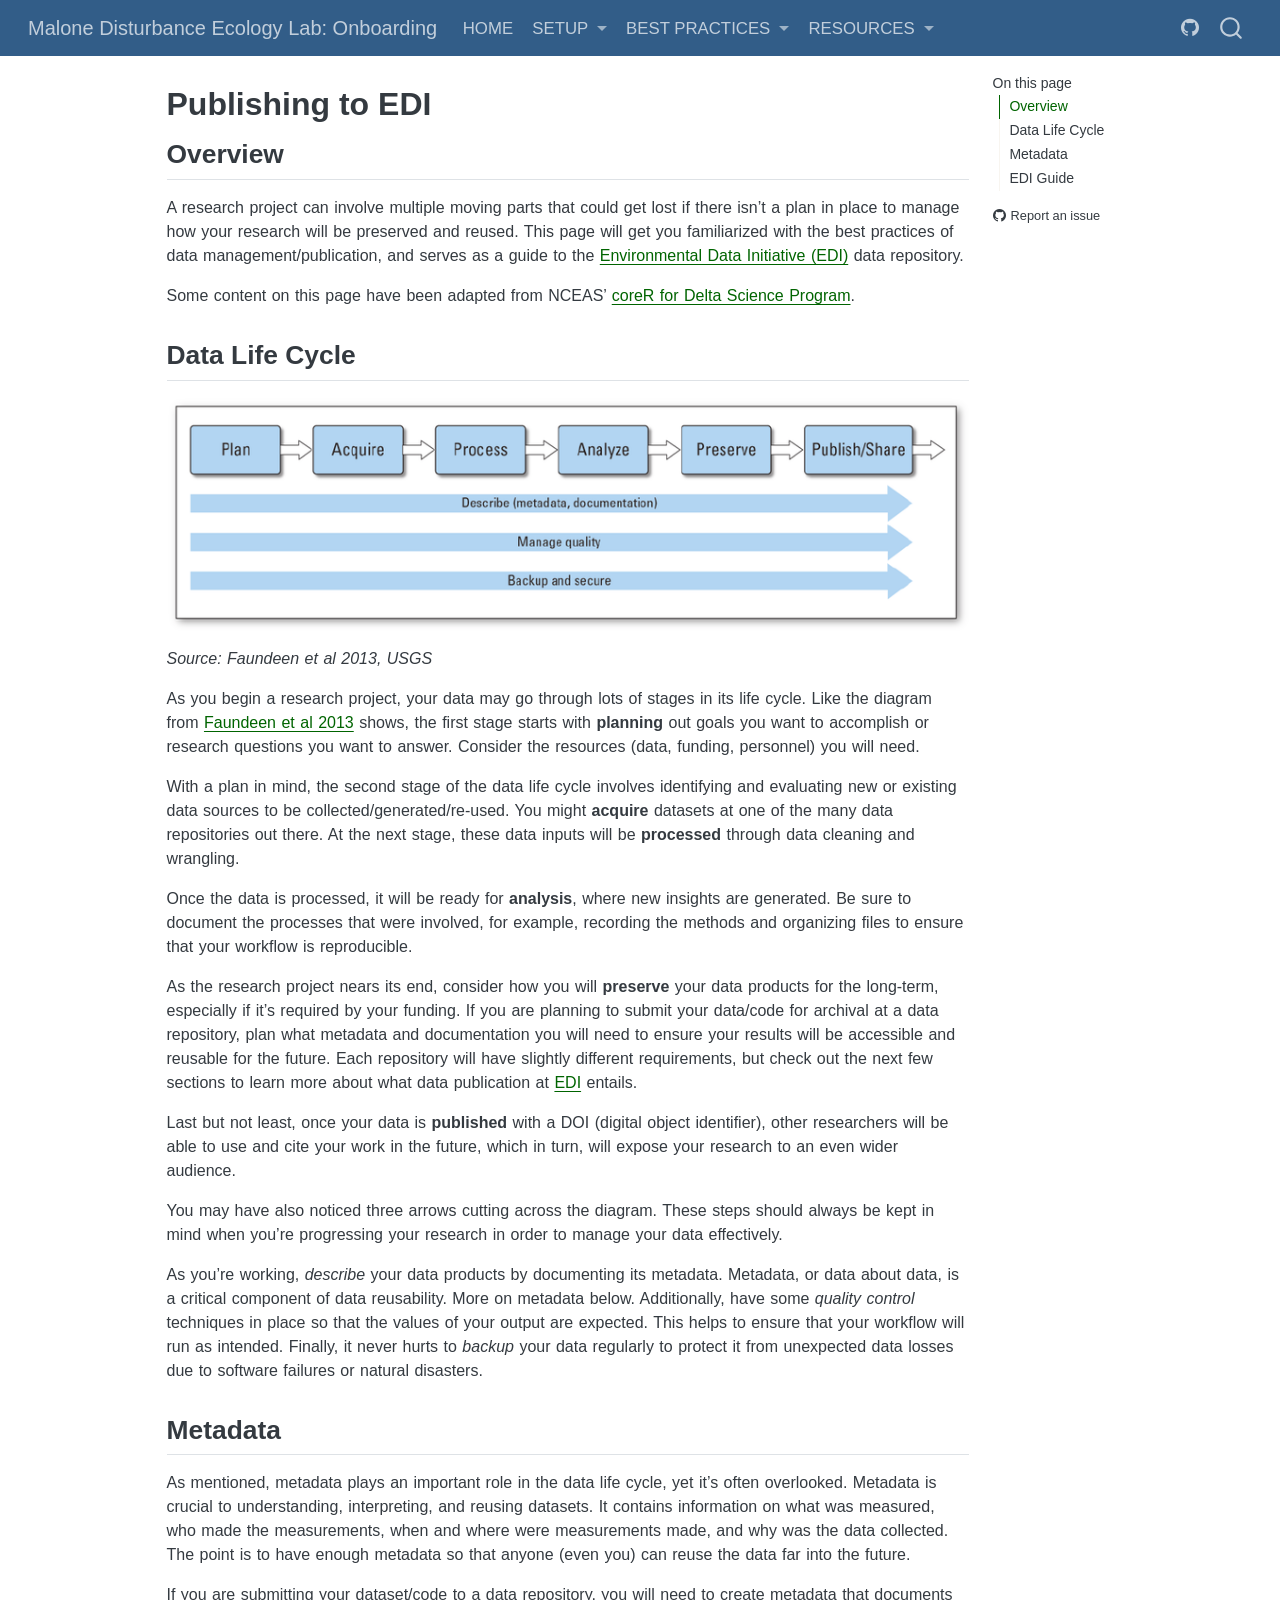
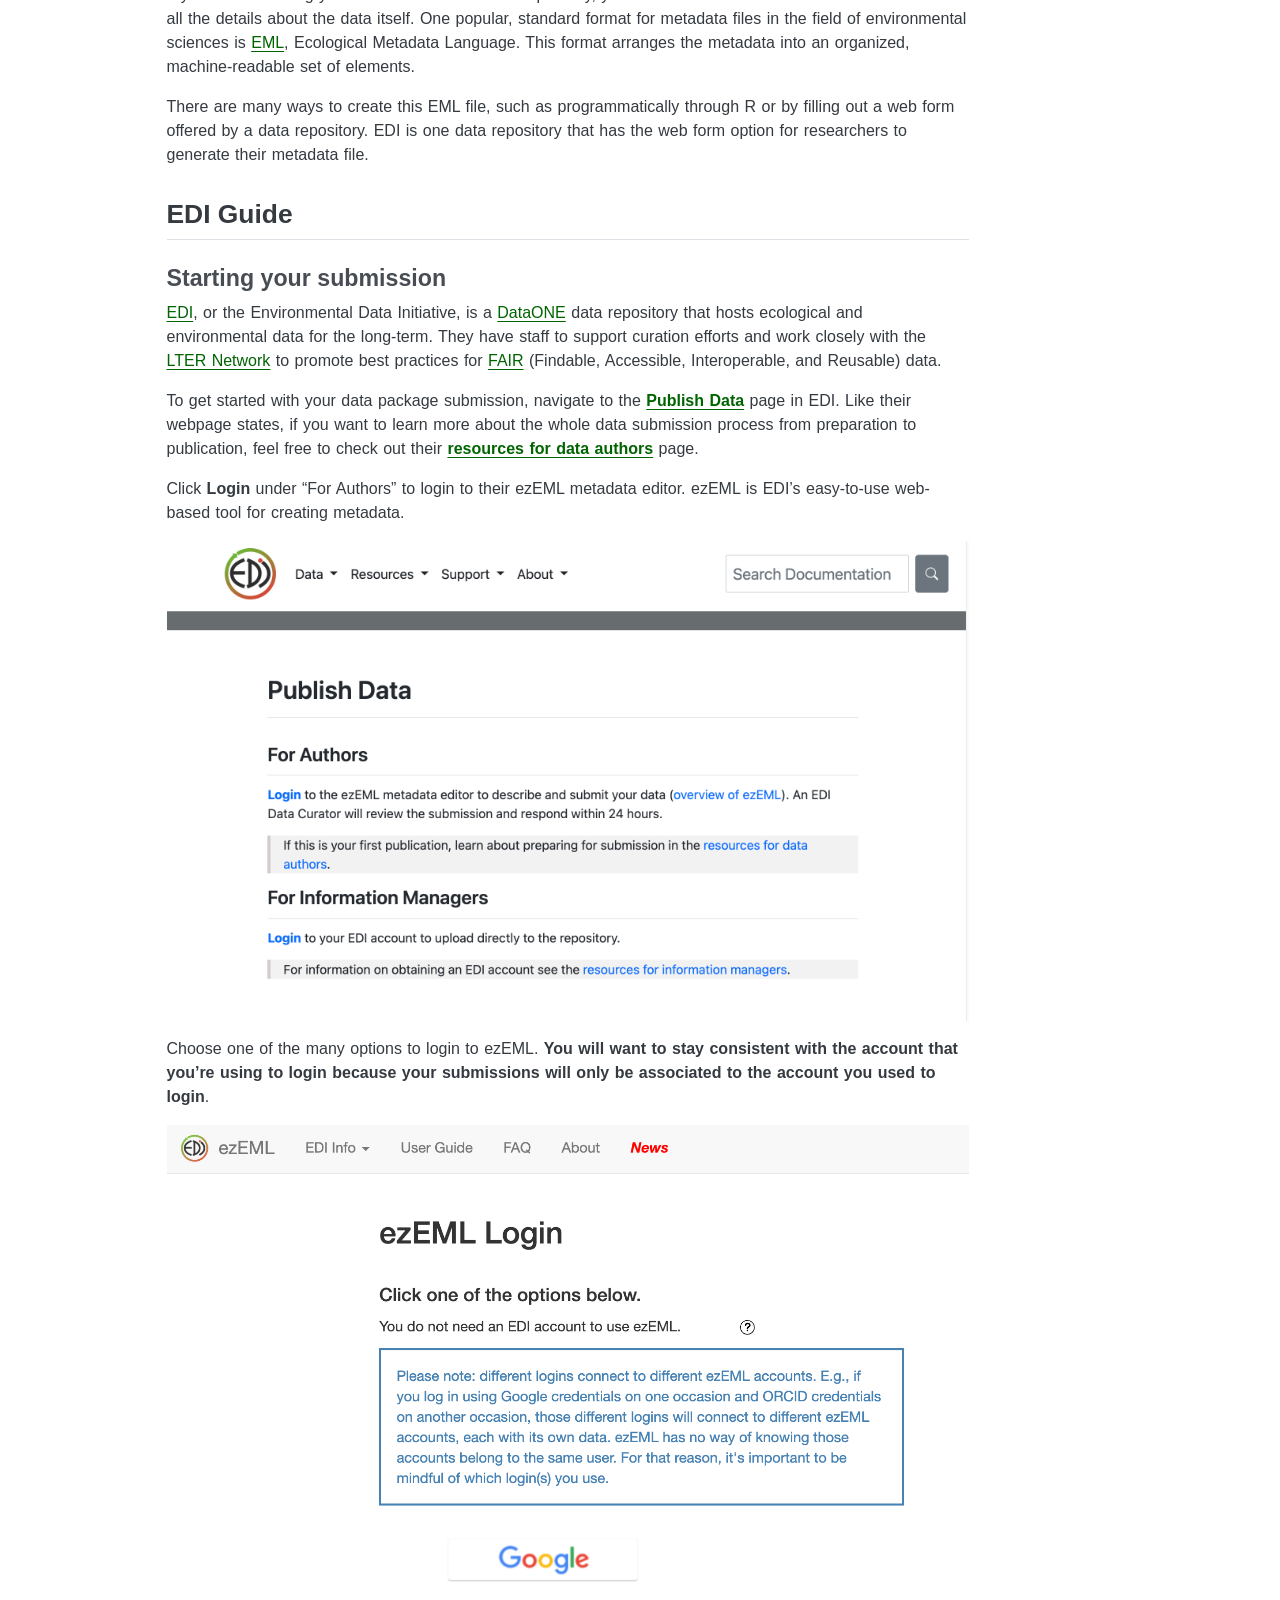
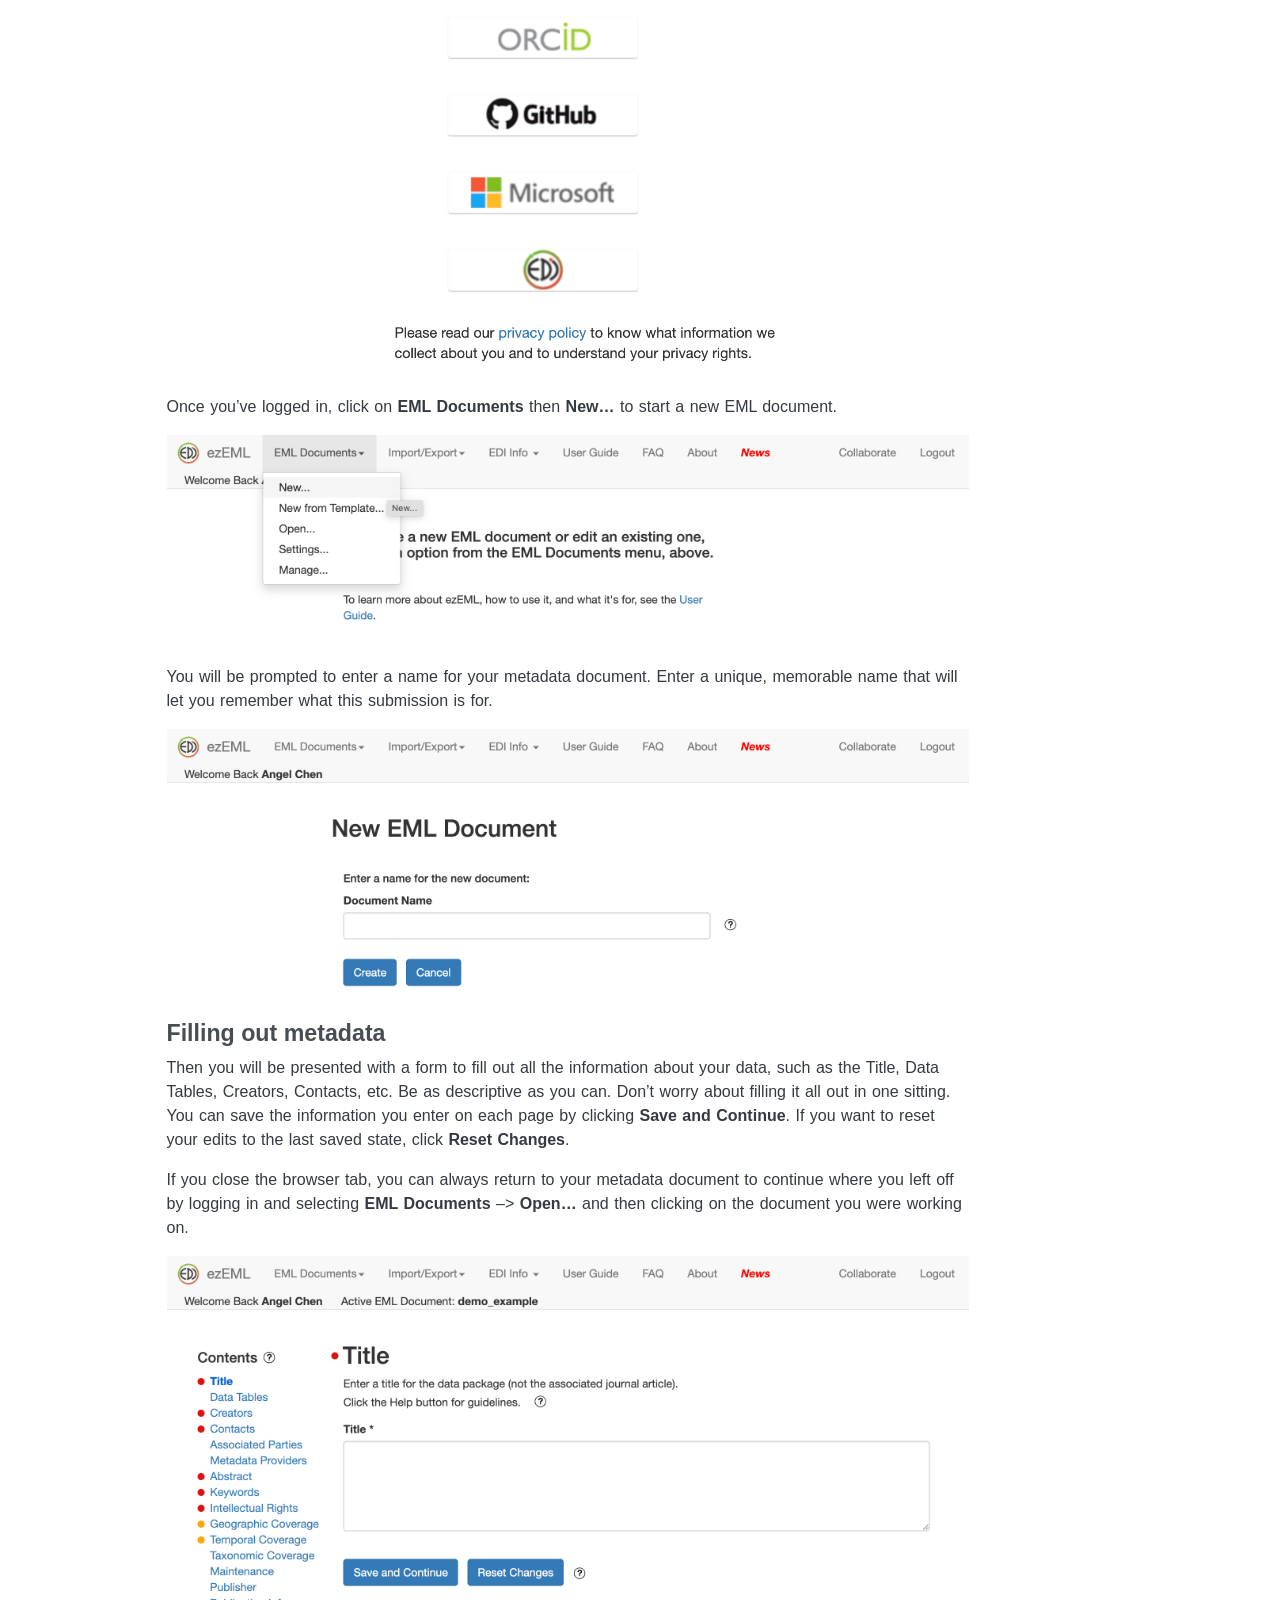
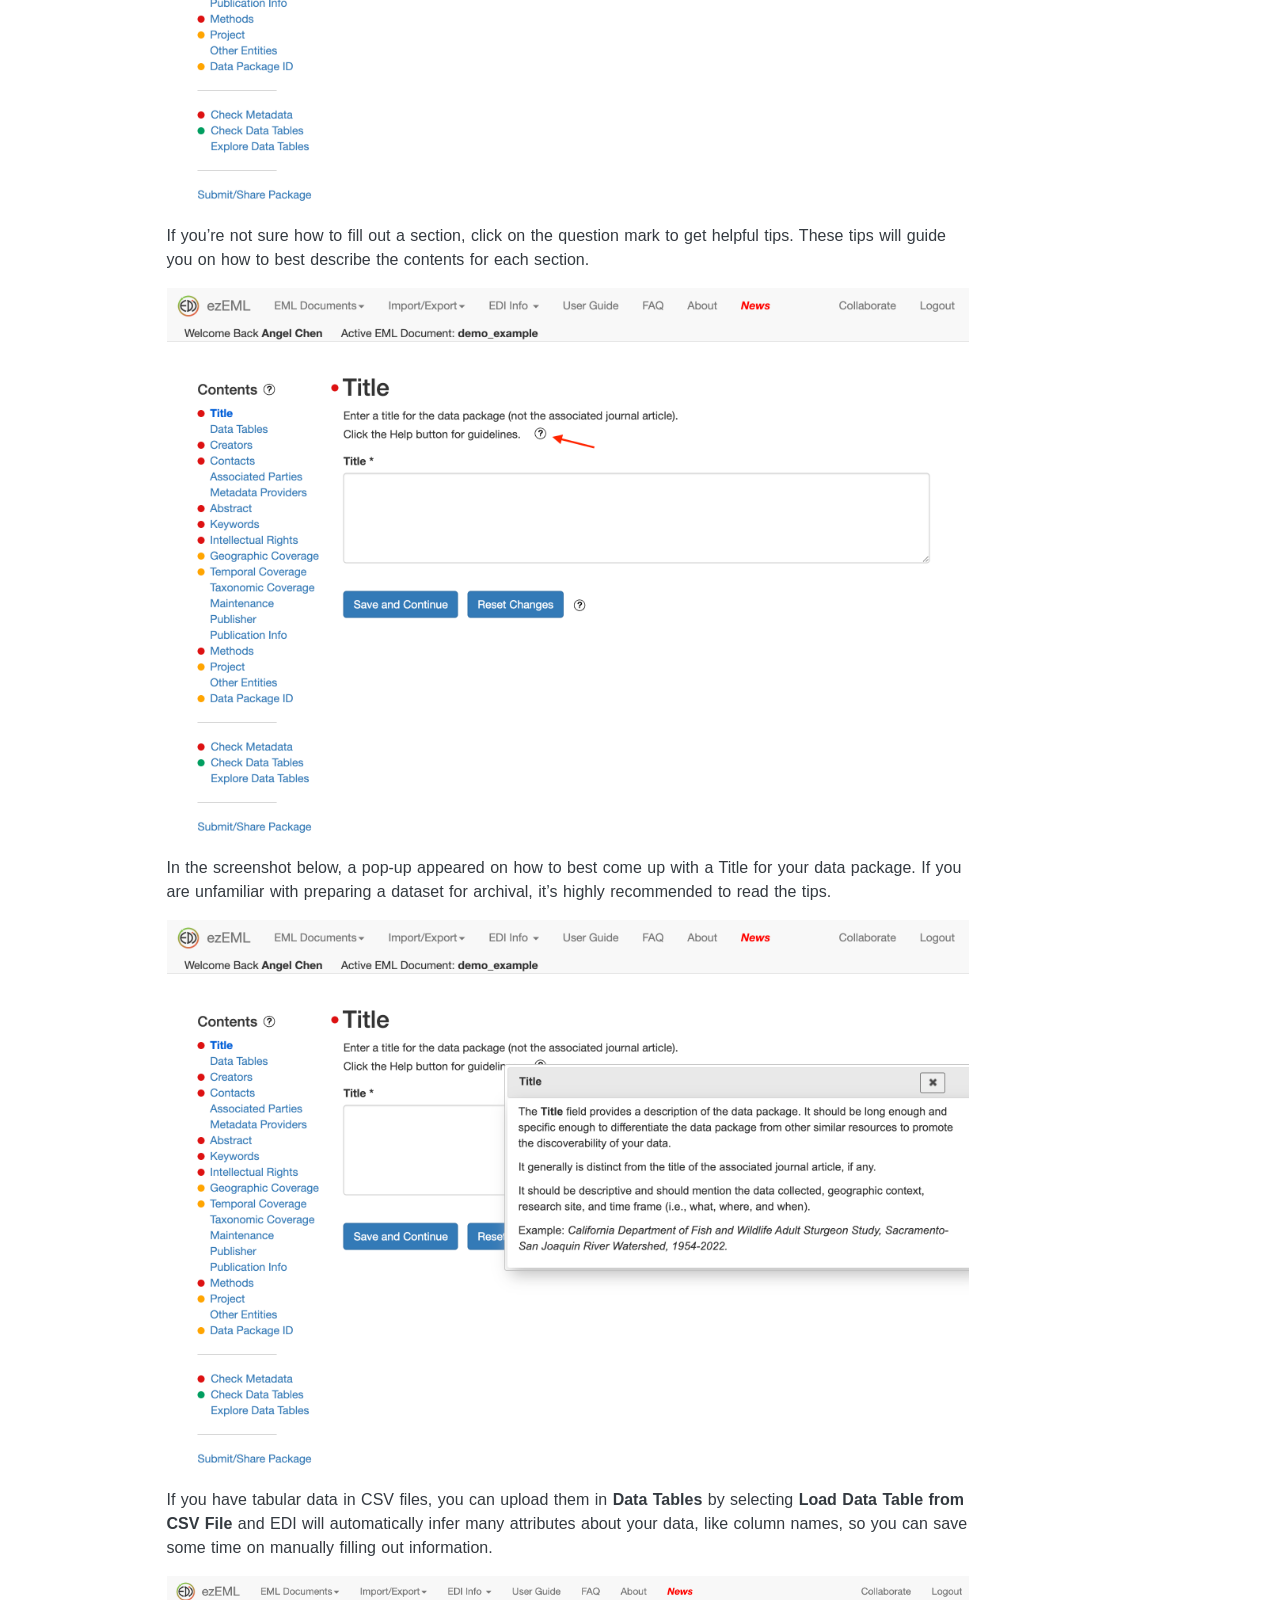
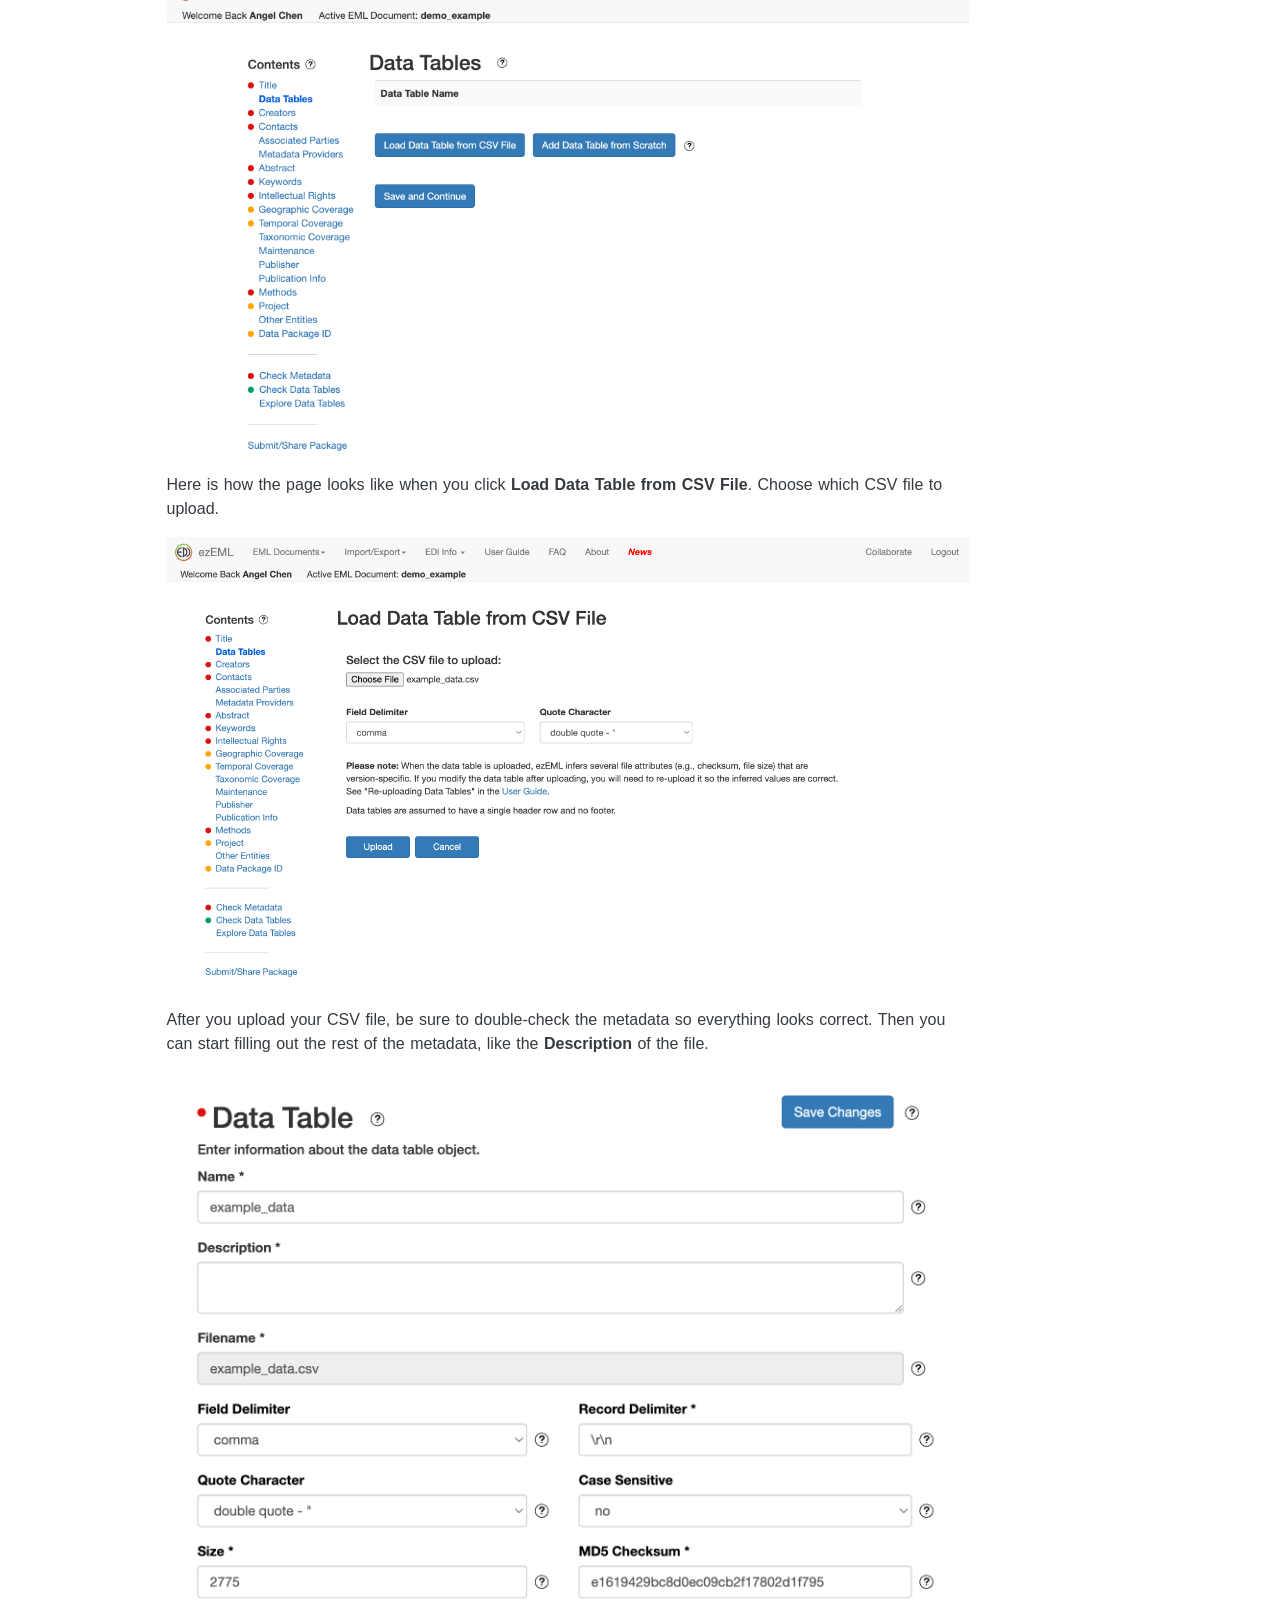
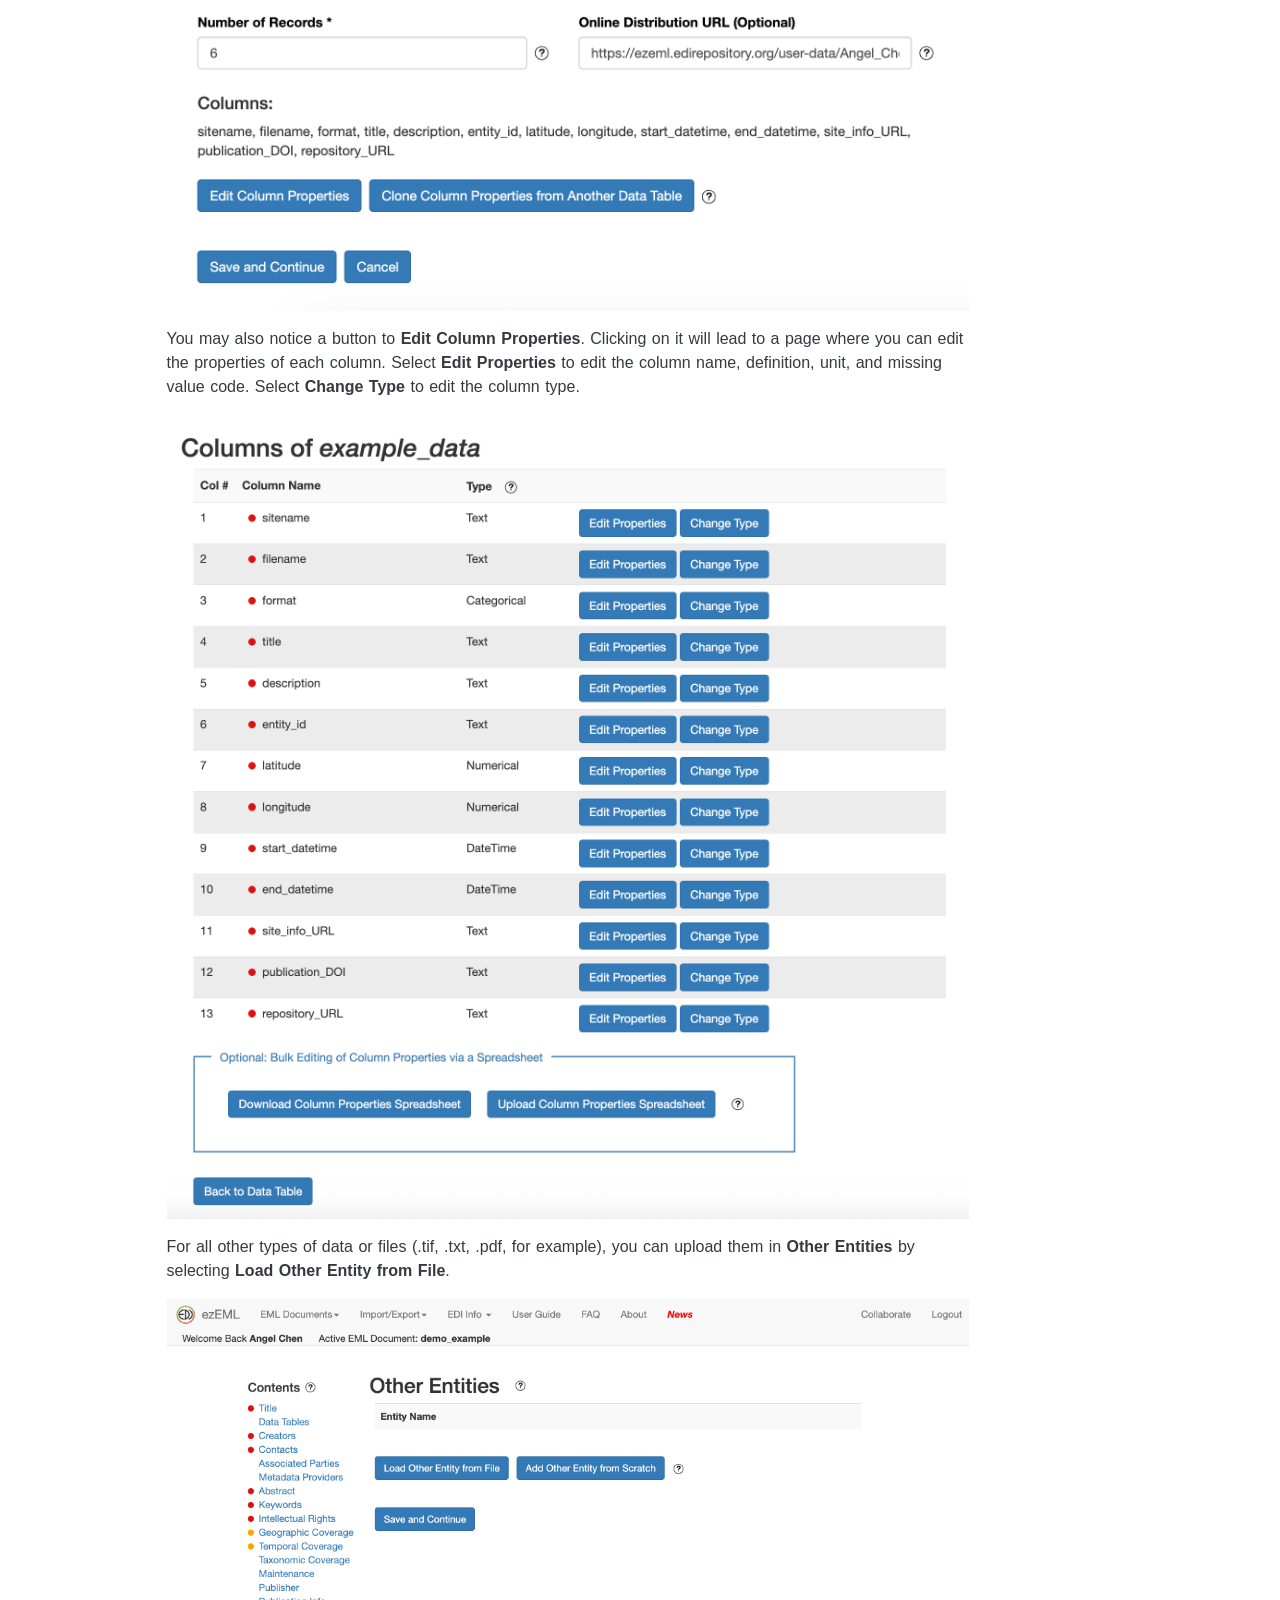
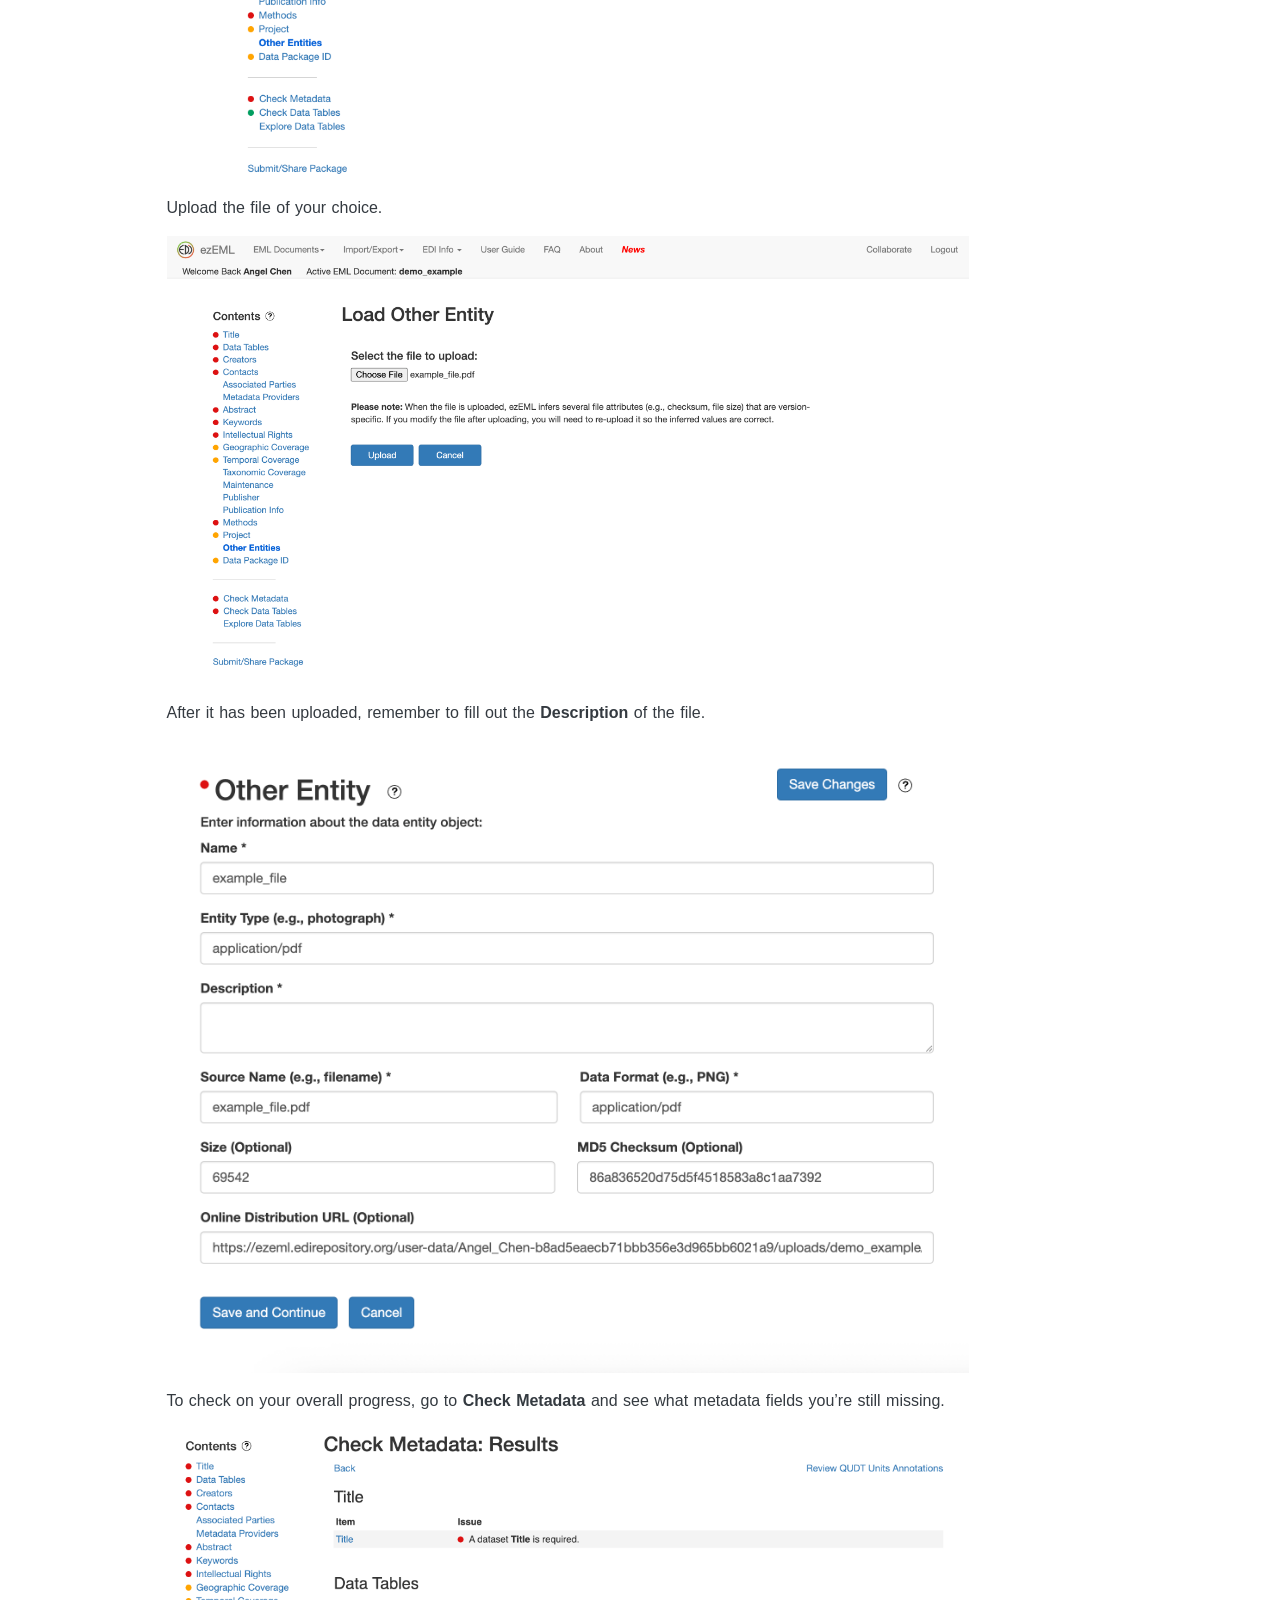
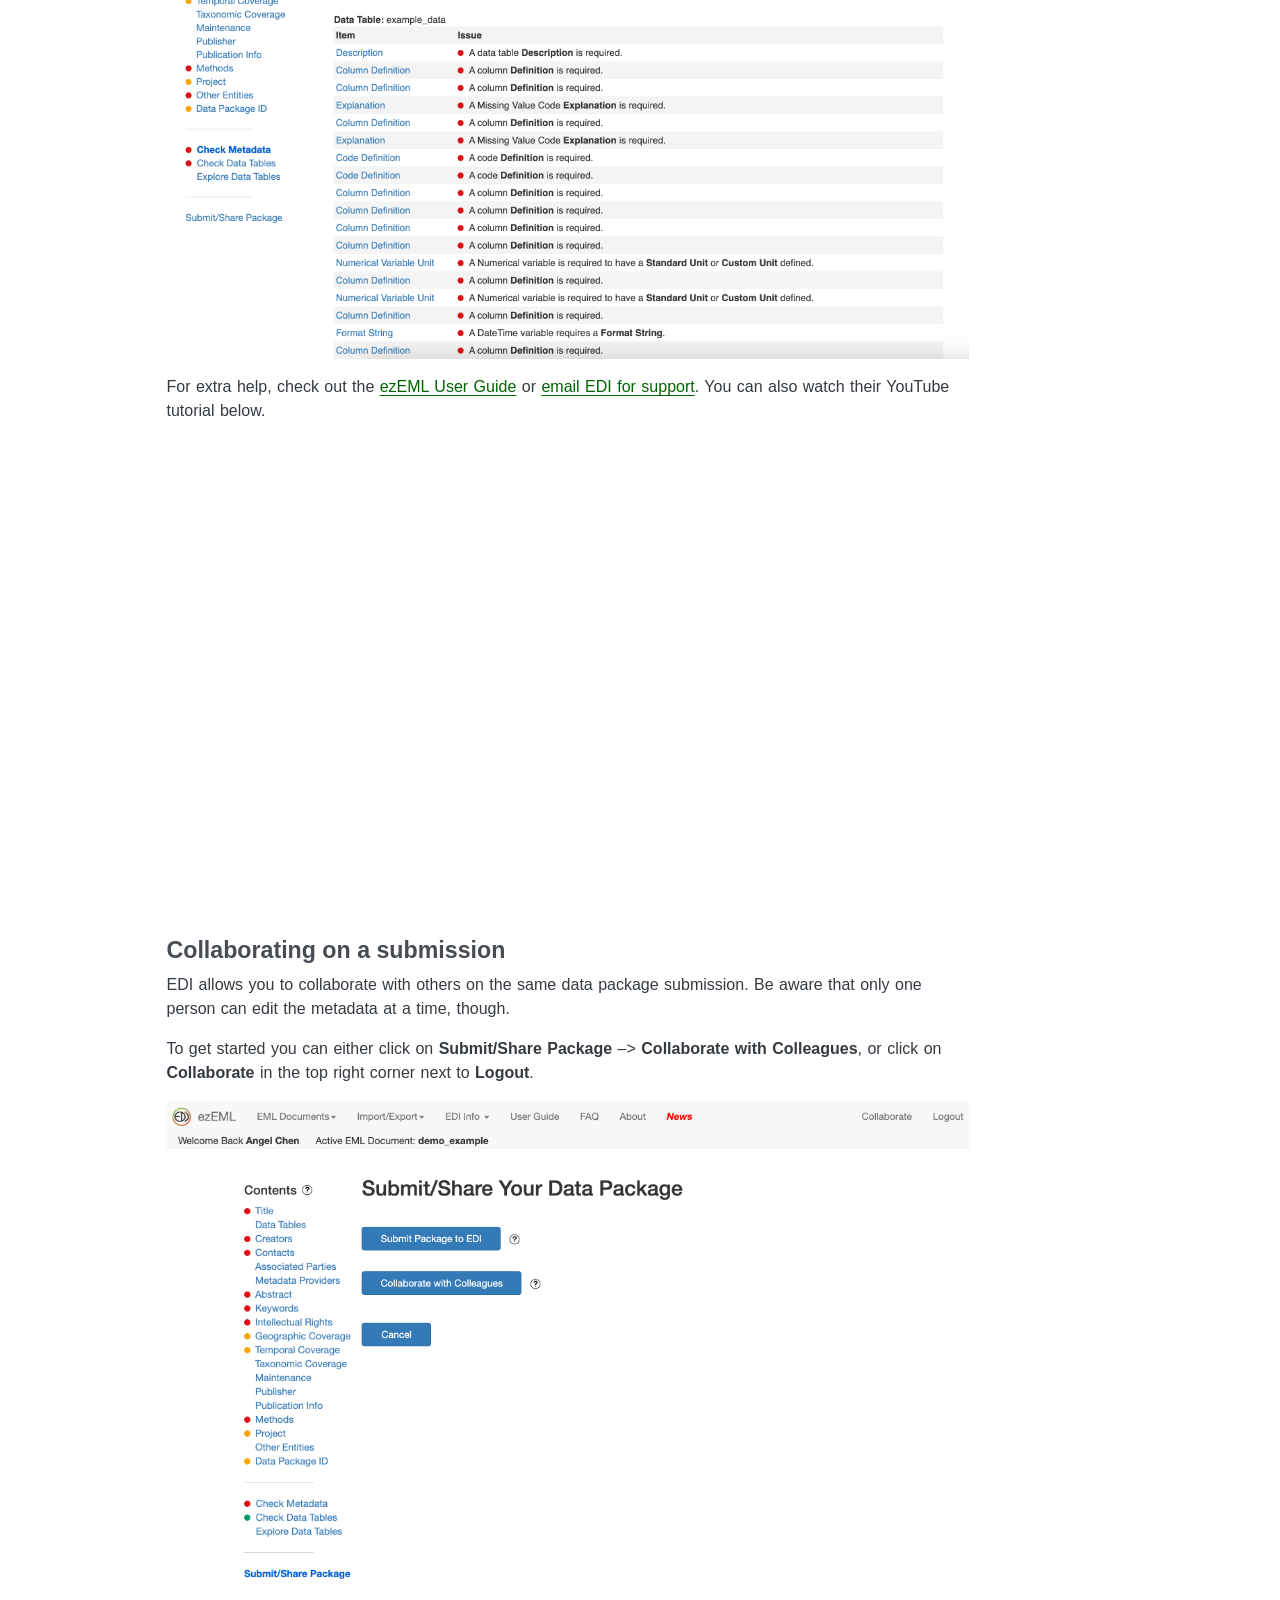
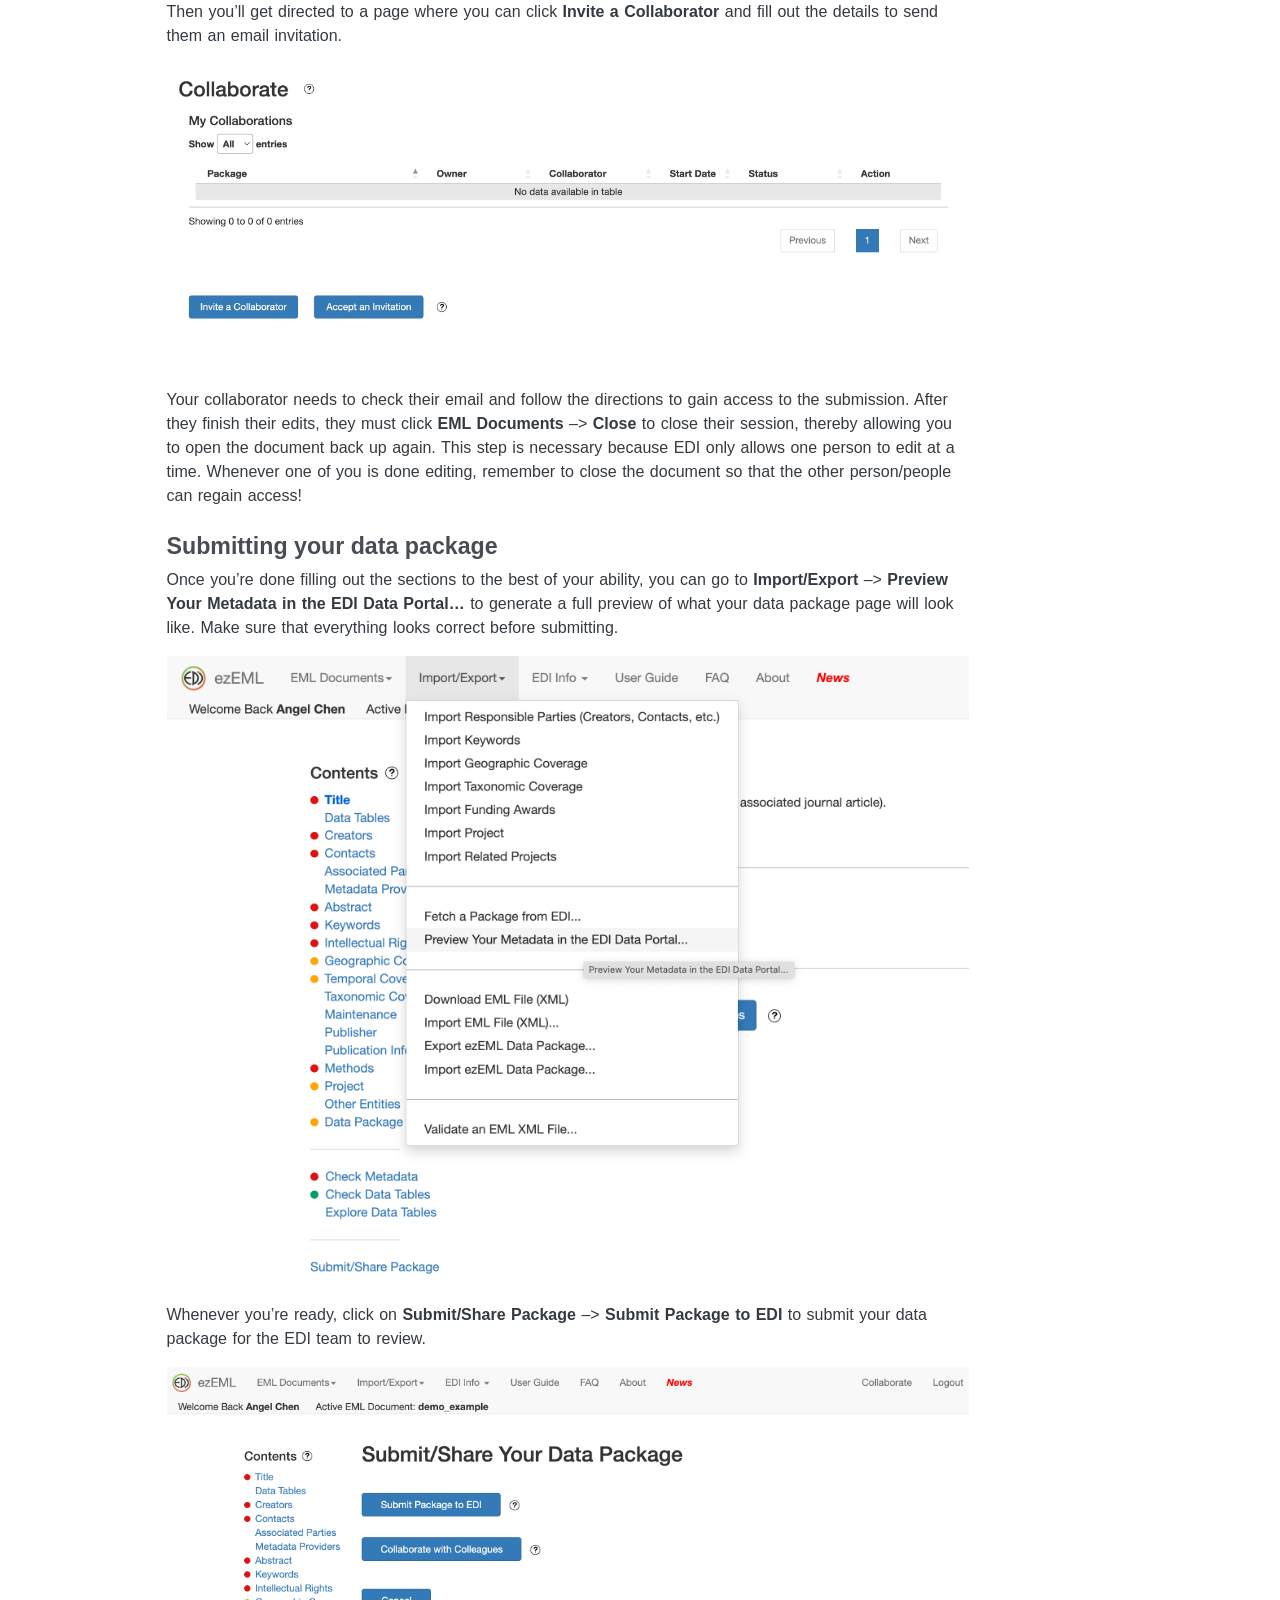
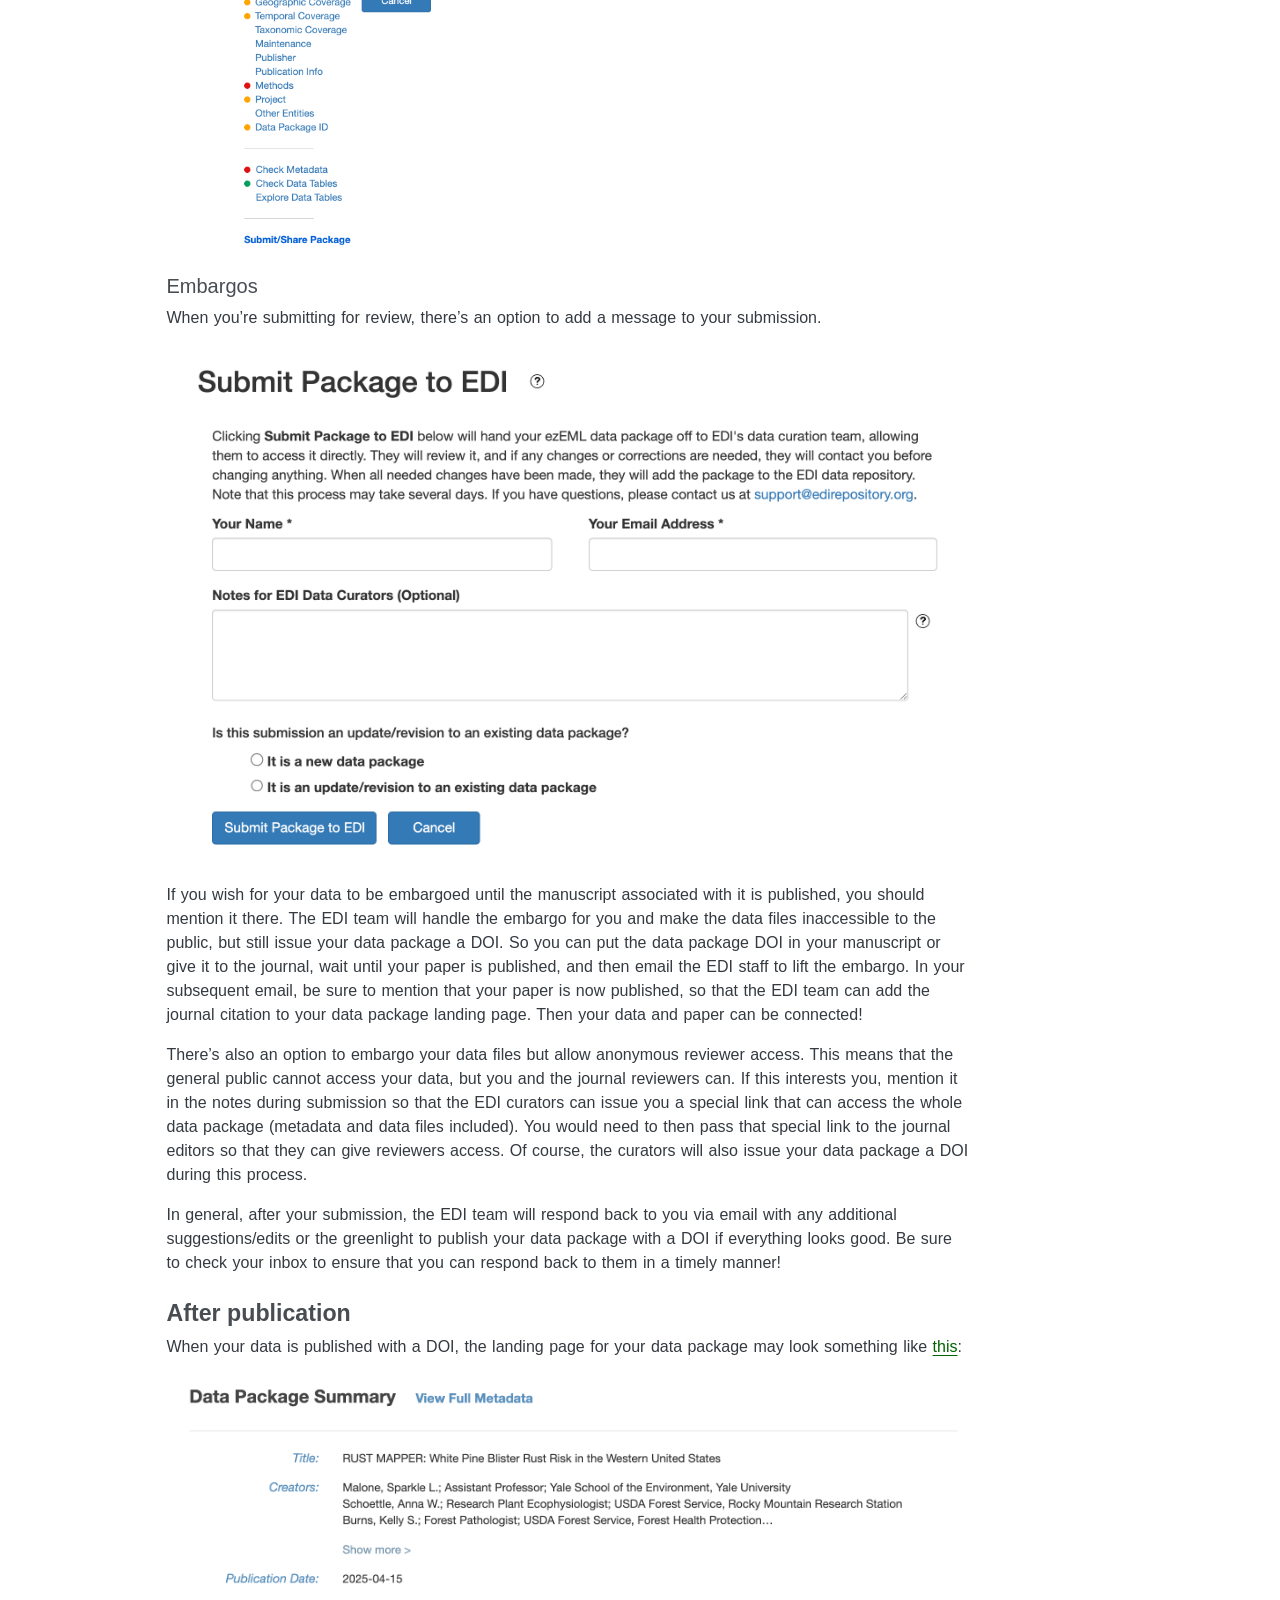
==== commit fb9d42aa: "Built site for gh-pages" ====
--- a/EDI.html
+++ b/EDI.html
@@ -270,18 +270,20 @@
 <p><a href="images/edi7.png" class="lightbox" data-gallery="quarto-lightbox-gallery-8"><img src="images/edi7.png" class="img-fluid" style="width:100.0%"></a></p>
 <p>If you have tabular data in CSV files, you can upload them in <strong>Data Tables</strong> by selecting <strong>Load Data Table from CSV File</strong> and EDI will automatically infer many attributes about your data, like column names, so you can save some time on manually filling out information.</p>
 <p><a href="images/edi8a.png" class="lightbox" data-gallery="quarto-lightbox-gallery-9"><img src="images/edi8a.png" class="img-fluid" style="width:100.0%"></a></p>
-<p>Here is how the page looks like when you click <strong>Load Data Table from CSV File</strong>.</p>
+<p>Here is how the page looks like when you click <strong>Load Data Table from CSV File</strong>. Choose which CSV file to upload.</p>
 <p><a href="images/edi8b.png" class="lightbox" data-gallery="quarto-lightbox-gallery-10"><img src="images/edi8b.png" class="img-fluid" style="width:100.0%"></a></p>
 <p>After you upload your CSV file, be sure to double-check the metadata so everything looks correct. Then you can start filling out the rest of the metadata, like the <strong>Description</strong> of the file.</p>
 <p><a href="images/edi8c.png" class="lightbox" data-gallery="quarto-lightbox-gallery-11"><img src="images/edi8c.png" class="img-fluid" style="width:100.0%"></a></p>
 <p>You may also notice a button to <strong>Edit Column Properties</strong>. Clicking on it will lead to a page where you can edit the properties of each column. Select <strong>Edit Properties</strong> to edit the column name, definition, unit, and missing value code. Select <strong>Change Type</strong> to edit the column type.</p>
 <p><a href="images/edi8d.png" class="lightbox" data-gallery="quarto-lightbox-gallery-12"><img src="images/edi8d.png" class="img-fluid" style="width:100.0%"></a></p>
-<p>For all other types of data or files (.tif, .txt, .pdf, for example), you can upload them in <strong>Other Entities</strong> by selecting <strong>Load Other Entity from File</strong> and fill out the metadata as appropriate.</p>
+<p>For all other types of data or files (.tif, .txt, .pdf, for example), you can upload them in <strong>Other Entities</strong> by selecting <strong>Load Other Entity from File</strong>.</p>
 <p><a href="images/edi9a_1.png" class="lightbox" data-gallery="quarto-lightbox-gallery-13"><img src="images/edi9a_1.png" class="img-fluid" style="width:100.0%"></a></p>
-<p>Again, remember to fill out the <strong>Description</strong> of the file.</p>
+<p>Upload the file of your choice.</p>
 <p><a href="images/edi9a_2.png" class="lightbox" data-gallery="quarto-lightbox-gallery-14"><img src="images/edi9a_2.png" class="img-fluid" style="width:100.0%"></a></p>
+<p>After it has been uploaded, remember to fill out the <strong>Description</strong> of the file.</p>
+<p><a href="images/edi9a_3.png" class="lightbox" data-gallery="quarto-lightbox-gallery-15"><img src="images/edi9a_3.png" class="img-fluid" style="width:100.0%"></a></p>
 <p>To check on your overall progress, go to <strong>Check Metadata</strong> and see what metadata fields you’re still missing.</p>
-<p><a href="images/edi9a_3.png" class="lightbox" data-gallery="quarto-lightbox-gallery-15"><img src="images/edi9a_3.png" class="img-fluid" style="width:100.0%"></a></p>
+<p><a href="images/edi9a_4.png" class="lightbox" data-gallery="quarto-lightbox-gallery-16"><img src="images/edi9a_4.png" class="img-fluid" style="width:100.0%"></a></p>
 <p>For extra help, check out the <a href="https://ezeml.edirepository.org/eml/user_guide">ezEML User Guide</a> or <a href="https://edirepository.org/support/contact-us">email EDI for support</a>. You can also watch their YouTube tutorial below.</p>
 <iframe width="800" height="450" src="https://www.youtube.com/embed/T2lhEBWzIPQ?si=ljlsFHtQvZ7bqAIb" title="YouTube video player" frameborder="0" allow="accelerometer; autoplay; clipboard-write; encrypted-media; gyroscope; picture-in-picture; web-share" referrerpolicy="strict-origin-when-cross-origin" allowfullscreen="">
 </iframe>
@@ -290,21 +292,21 @@
 <h3 class="anchored" data-anchor-id="collaborating-on-a-submission">Collaborating on a submission</h3>
 <p>EDI allows you to collaborate with others on the same data package submission. Be aware that only one person can edit the metadata at a time, though.</p>
 <p>To get started you can either click on <strong>Submit/Share Package</strong> –&gt; <strong>Collaborate with Colleagues</strong>, or click on <strong>Collaborate</strong> in the top right corner next to <strong>Logout</strong>.</p>
-<p><a href="images/edi9b.png" class="lightbox" data-gallery="quarto-lightbox-gallery-16"><img src="images/edi9b.png" class="img-fluid" style="width:100.0%"></a></p>
+<p><a href="images/edi9b.png" class="lightbox" data-gallery="quarto-lightbox-gallery-17"><img src="images/edi9b.png" class="img-fluid" style="width:100.0%"></a></p>
 <p>Then you’ll get directed to a page where you can click <strong>Invite a Collaborator</strong> and fill out the details to send them an email invitation.</p>
-<p><a href="images/edi9c.png" class="lightbox" data-gallery="quarto-lightbox-gallery-17"><img src="images/edi9c.png" class="img-fluid" style="width:100.0%"></a></p>
+<p><a href="images/edi9c.png" class="lightbox" data-gallery="quarto-lightbox-gallery-18"><img src="images/edi9c.png" class="img-fluid" style="width:100.0%"></a></p>
 <p>Your collaborator needs to check their email and follow the directions to gain access to the submission. After they finish their edits, they must click <strong>EML Documents</strong> –&gt; <strong>Close</strong> to close their session, thereby allowing you to open the document back up again. This step is necessary because EDI only allows one person to edit at a time. Whenever one of you is done editing, remember to close the document so that the other person/people can regain access!</p>
 </section>
 <section id="submitting-your-data-package" class="level3">
 <h3 class="anchored" data-anchor-id="submitting-your-data-package">Submitting your data package</h3>
 <p>Once you’re done filling out the sections to the best of your ability, you can go to <strong>Import/Export</strong> –&gt; <strong>Preview Your Metadata in the EDI Data Portal…</strong> to generate a full preview of what your data package page will look like. Make sure that everything looks correct before submitting.</p>
-<p><a href="images/edi10a.png" class="lightbox" data-gallery="quarto-lightbox-gallery-18"><img src="images/edi10a.png" class="img-fluid" style="width:100.0%"></a></p>
+<p><a href="images/edi10a.png" class="lightbox" data-gallery="quarto-lightbox-gallery-19"><img src="images/edi10a.png" class="img-fluid" style="width:100.0%"></a></p>
 <p>Whenever you’re ready, click on <strong>Submit/Share Package</strong> –&gt; <strong>Submit Package to EDI</strong> to submit your data package for the EDI team to review.</p>
-<p><a href="images/edi10b.png" class="lightbox" data-gallery="quarto-lightbox-gallery-19"><img src="images/edi10b.png" class="img-fluid" style="width:100.0%"></a></p>
+<p><a href="images/edi10b.png" class="lightbox" data-gallery="quarto-lightbox-gallery-20"><img src="images/edi10b.png" class="img-fluid" style="width:100.0%"></a></p>
 <section id="embargos" class="level4">
 <h4 class="anchored" data-anchor-id="embargos">Embargos</h4>
 <p>When you’re submitting for review, there’s an option to add a message to your submission.</p>
-<p><a href="images/edi10c.png" class="lightbox" data-gallery="quarto-lightbox-gallery-20"><img src="images/edi10c.png" class="img-fluid" style="width:100.0%"></a></p>
+<p><a href="images/edi10c.png" class="lightbox" data-gallery="quarto-lightbox-gallery-21"><img src="images/edi10c.png" class="img-fluid" style="width:100.0%"></a></p>
 <p>If you wish for your data to be embargoed until the manuscript associated with it is published, you should mention it there. The EDI team will handle the embargo for you and make the data files inaccessible to the public, but still issue your data package a DOI. So you can put the data package DOI in your manuscript or give it to the journal, wait until your paper is published, and then email the EDI staff to lift the embargo. In your subsequent email, be sure to mention that your paper is now published, so that the EDI team can add the journal citation to your data package landing page. Then your data and paper can be connected!</p>
 <p>There’s also an option to embargo your data files but allow anonymous reviewer access. This means that the general public cannot access your data, but you and the journal reviewers can. If this interests you, mention it in the notes during submission so that the EDI curators can issue you a special link that can access the whole data package (metadata and data files included). You would need to then pass that special link to the journal editors so that they can give reviewers access. Of course, the curators will also issue your data package a DOI during this process.</p>
 <p>In general, after your submission, the EDI team will respond back to you via email with any additional suggestions/edits or the greenlight to publish your data package with a DOI if everything looks good. Be sure to check your inbox to ensure that you can respond back to them in a timely manner!</p>
@@ -313,7 +315,7 @@
 <section id="after-publication" class="level3">
 <h3 class="anchored" data-anchor-id="after-publication">After publication</h3>
 <p>When your data is published with a DOI, the landing page for your data package may look something like <a href="https://doi.org/10.6073/pasta/ae3ef7402b347a7b9ec92bbf8b314685">this</a>:</p>
-<p><a href="images/edi11.png" class="lightbox" data-gallery="quarto-lightbox-gallery-21"><img src="images/edi11.png" class="img-fluid" style="width:100.0%"></a></p>
+<p><a href="images/edi11.png" class="lightbox" data-gallery="quarto-lightbox-gallery-22"><img src="images/edi11.png" class="img-fluid" style="width:100.0%"></a></p>
 <p>The full metadata will be available under <strong>View Full Metadata</strong>. With this, your data will be available for reuse!</p>
 
 
